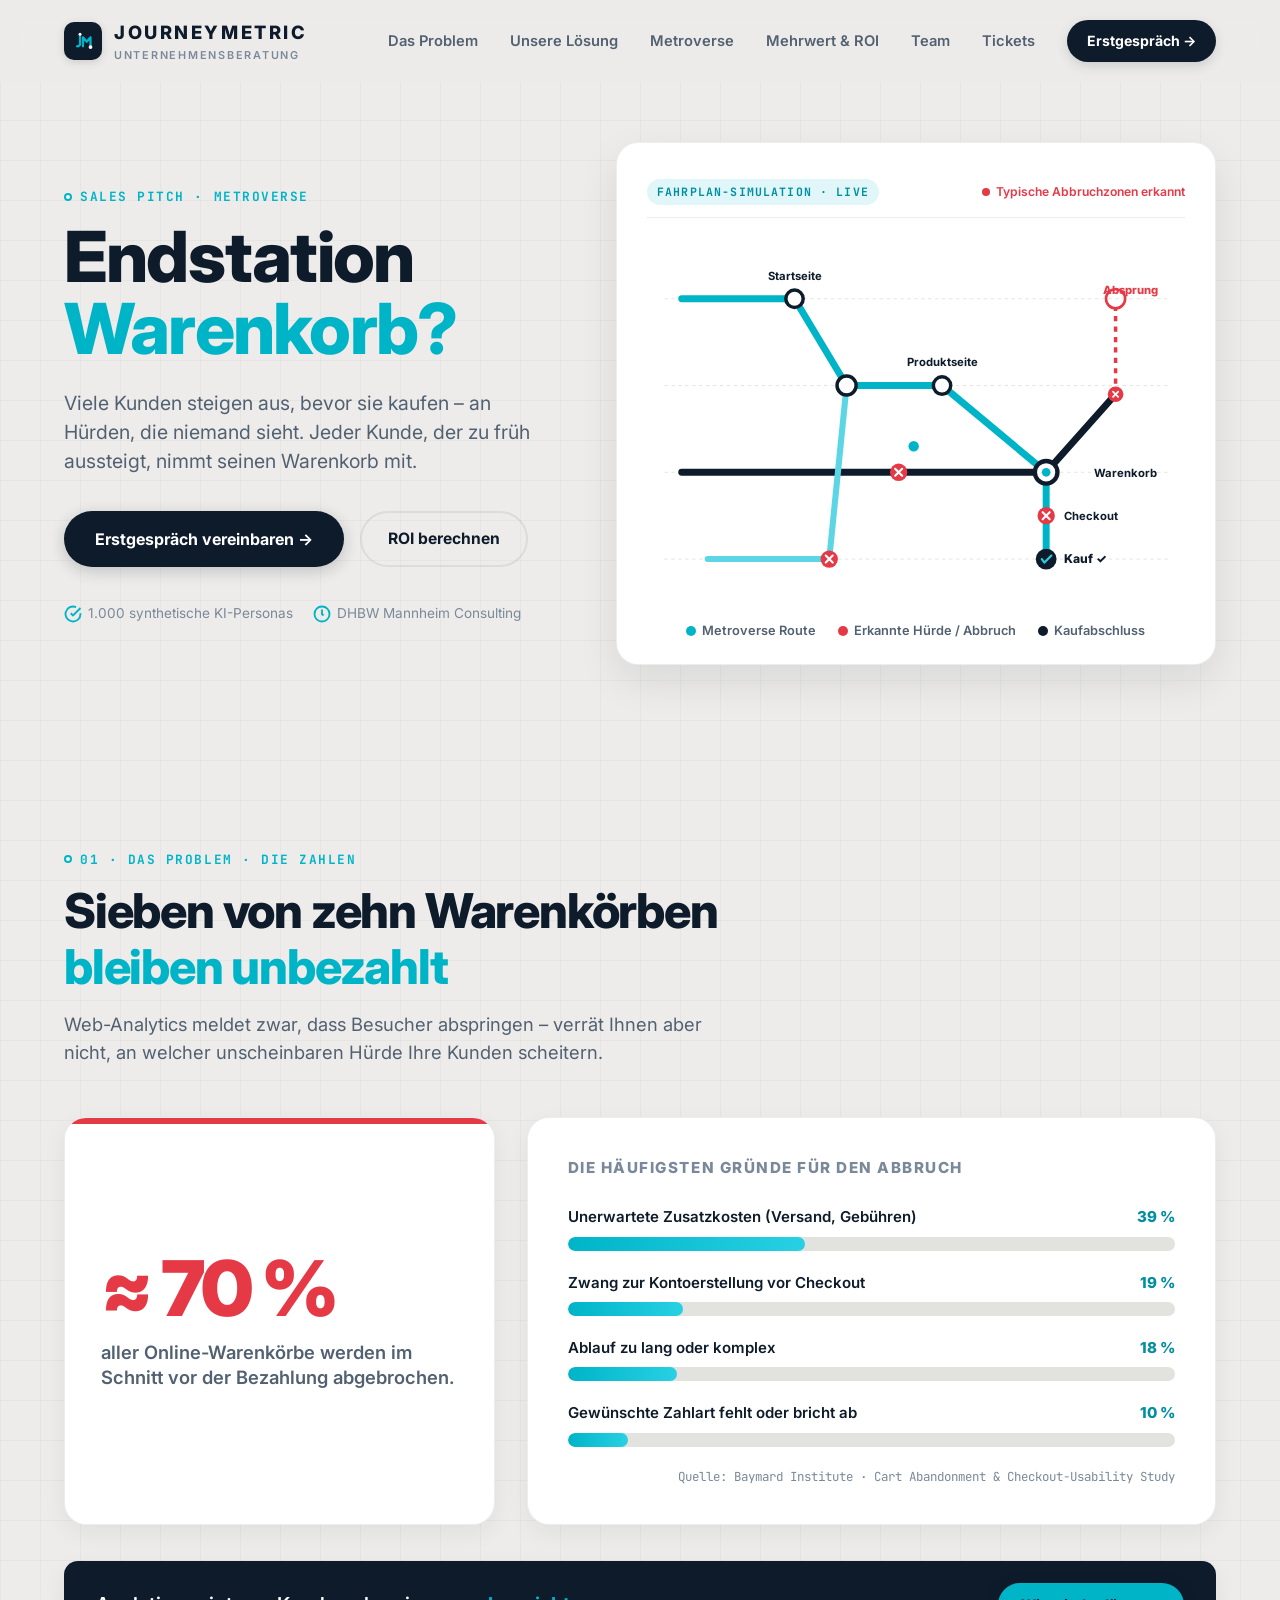
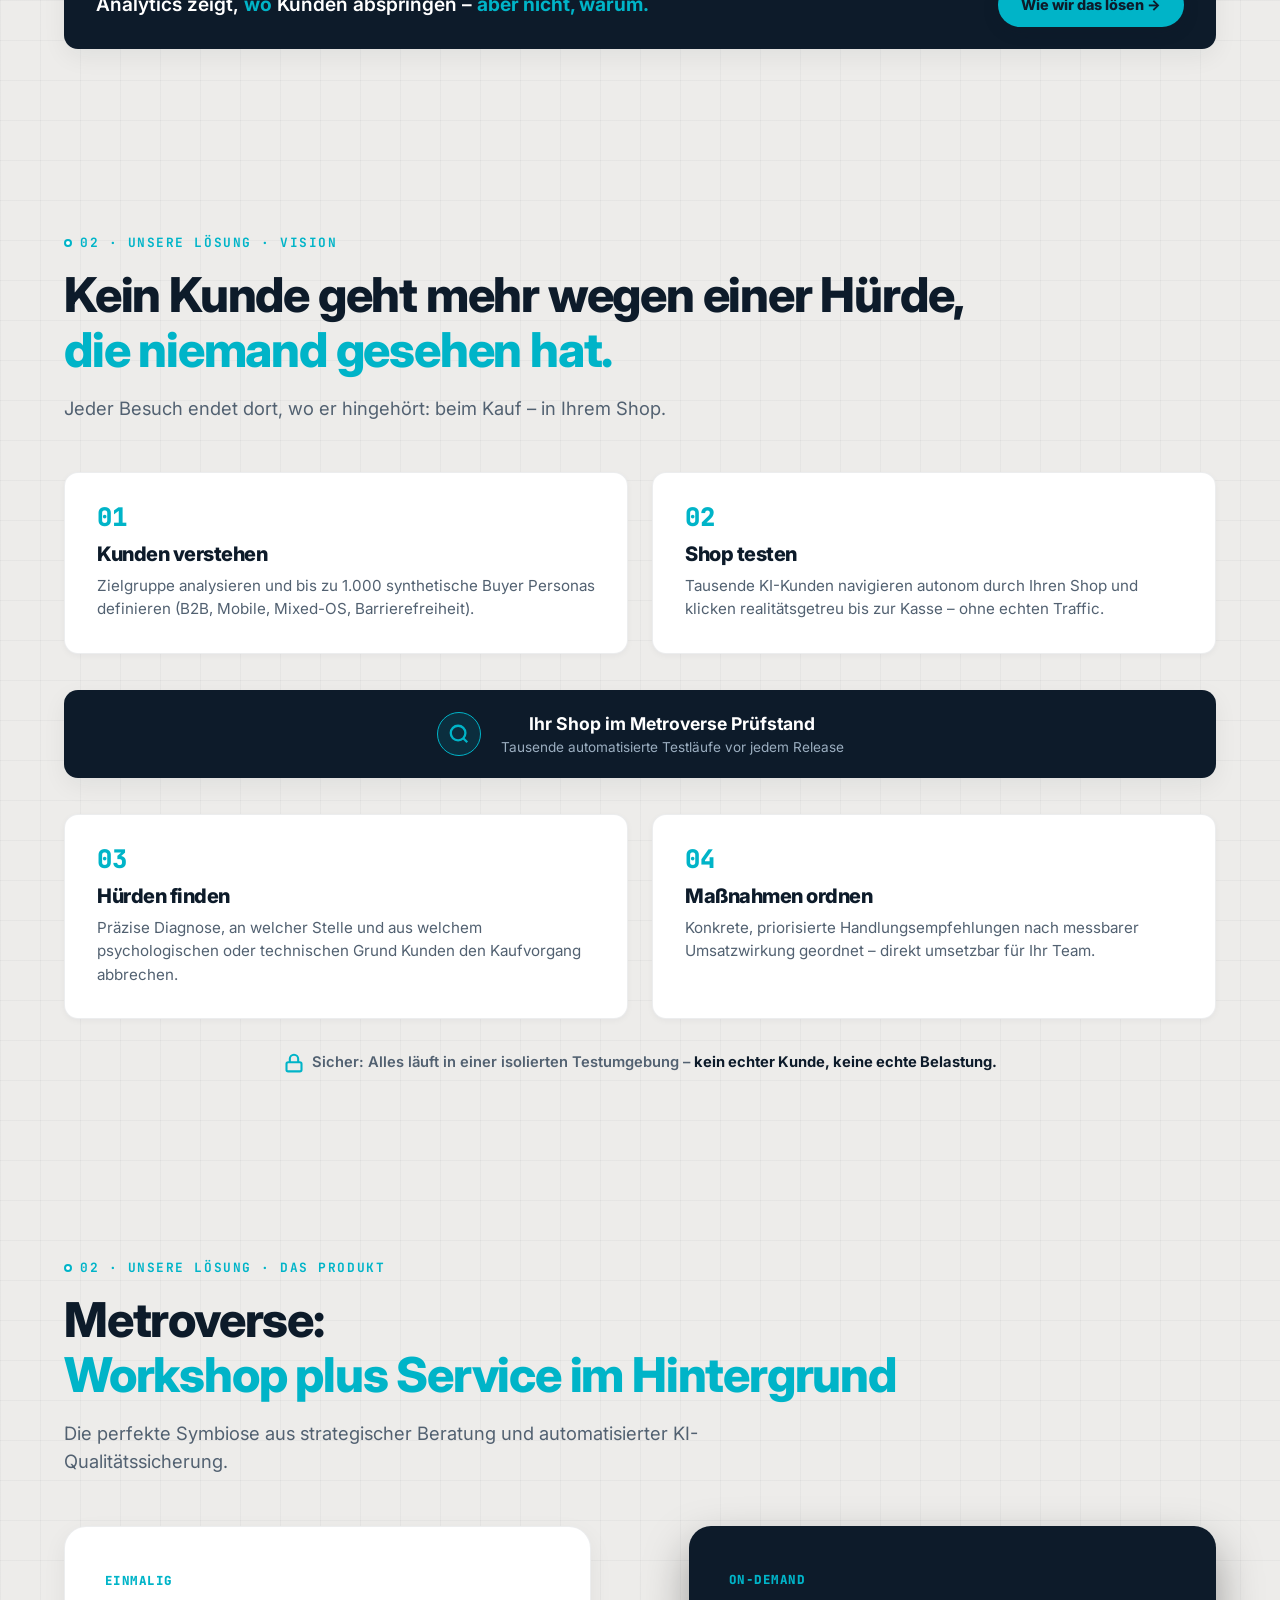
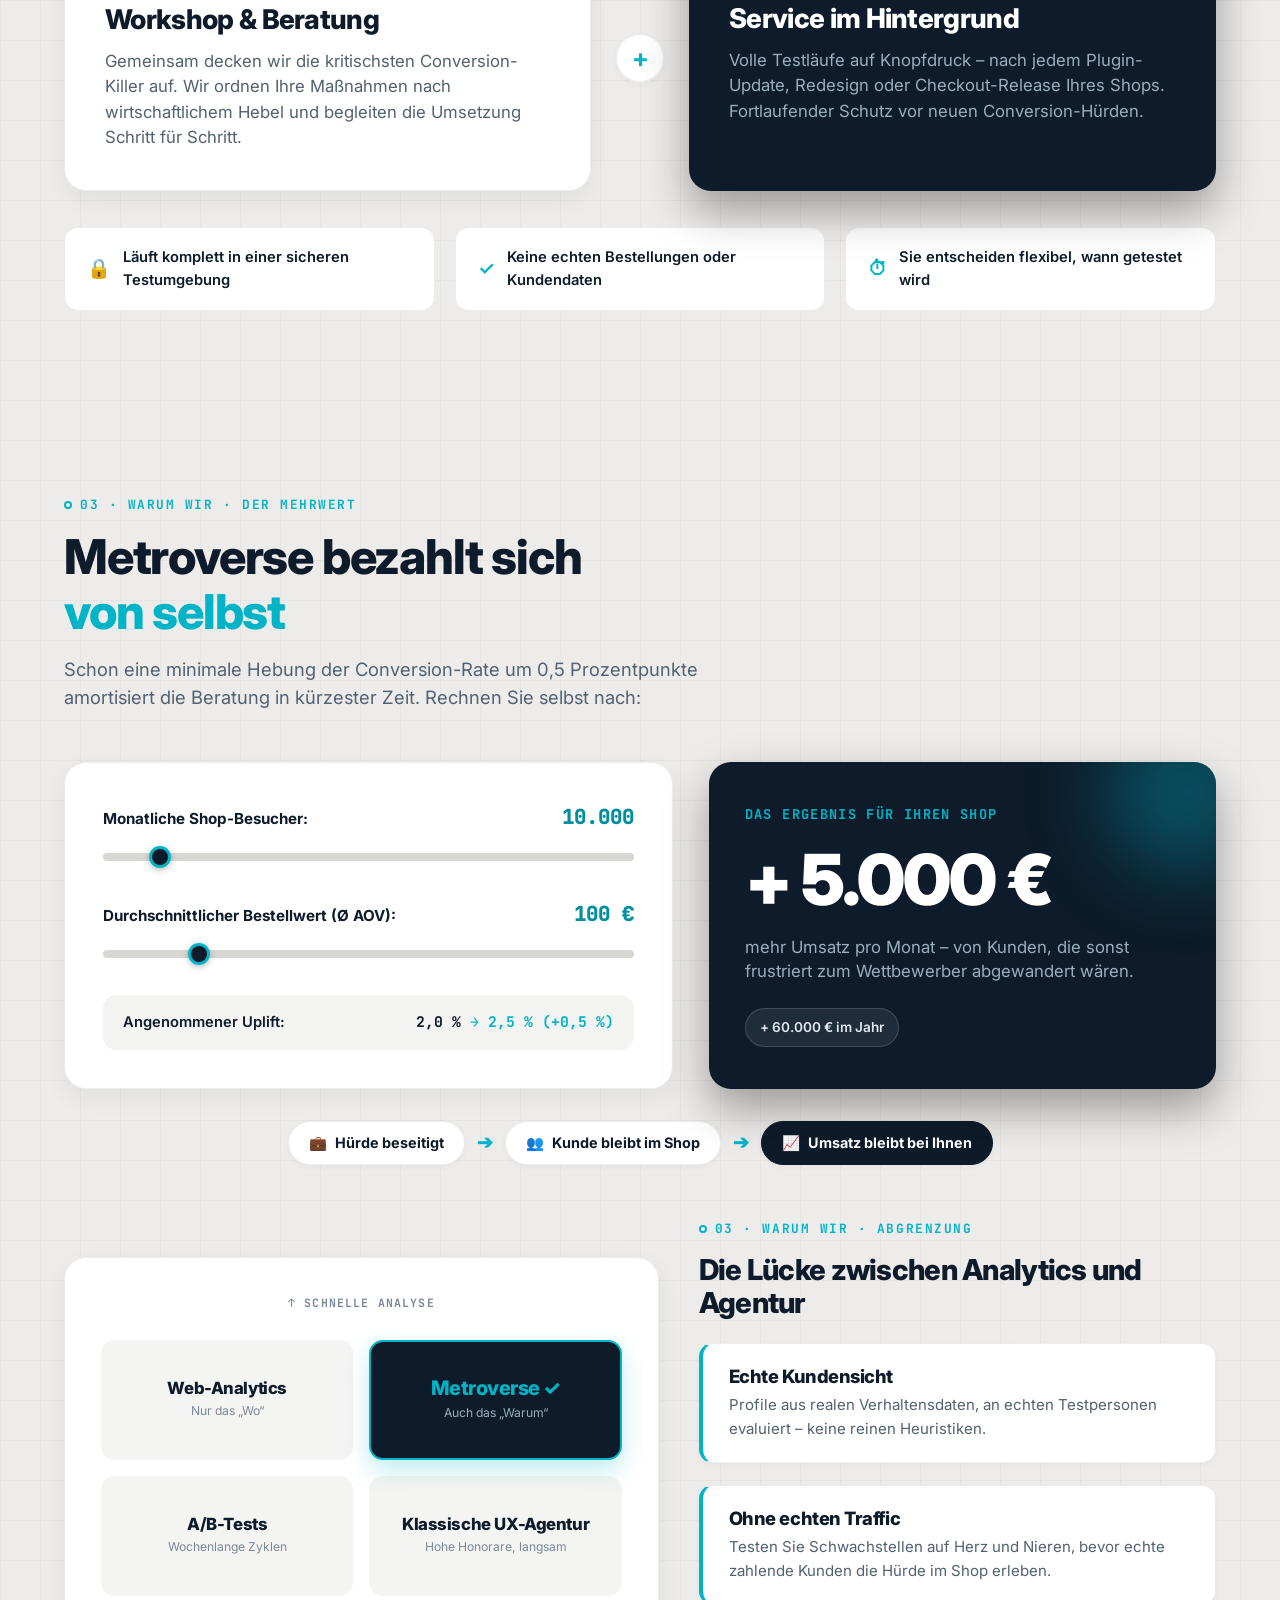
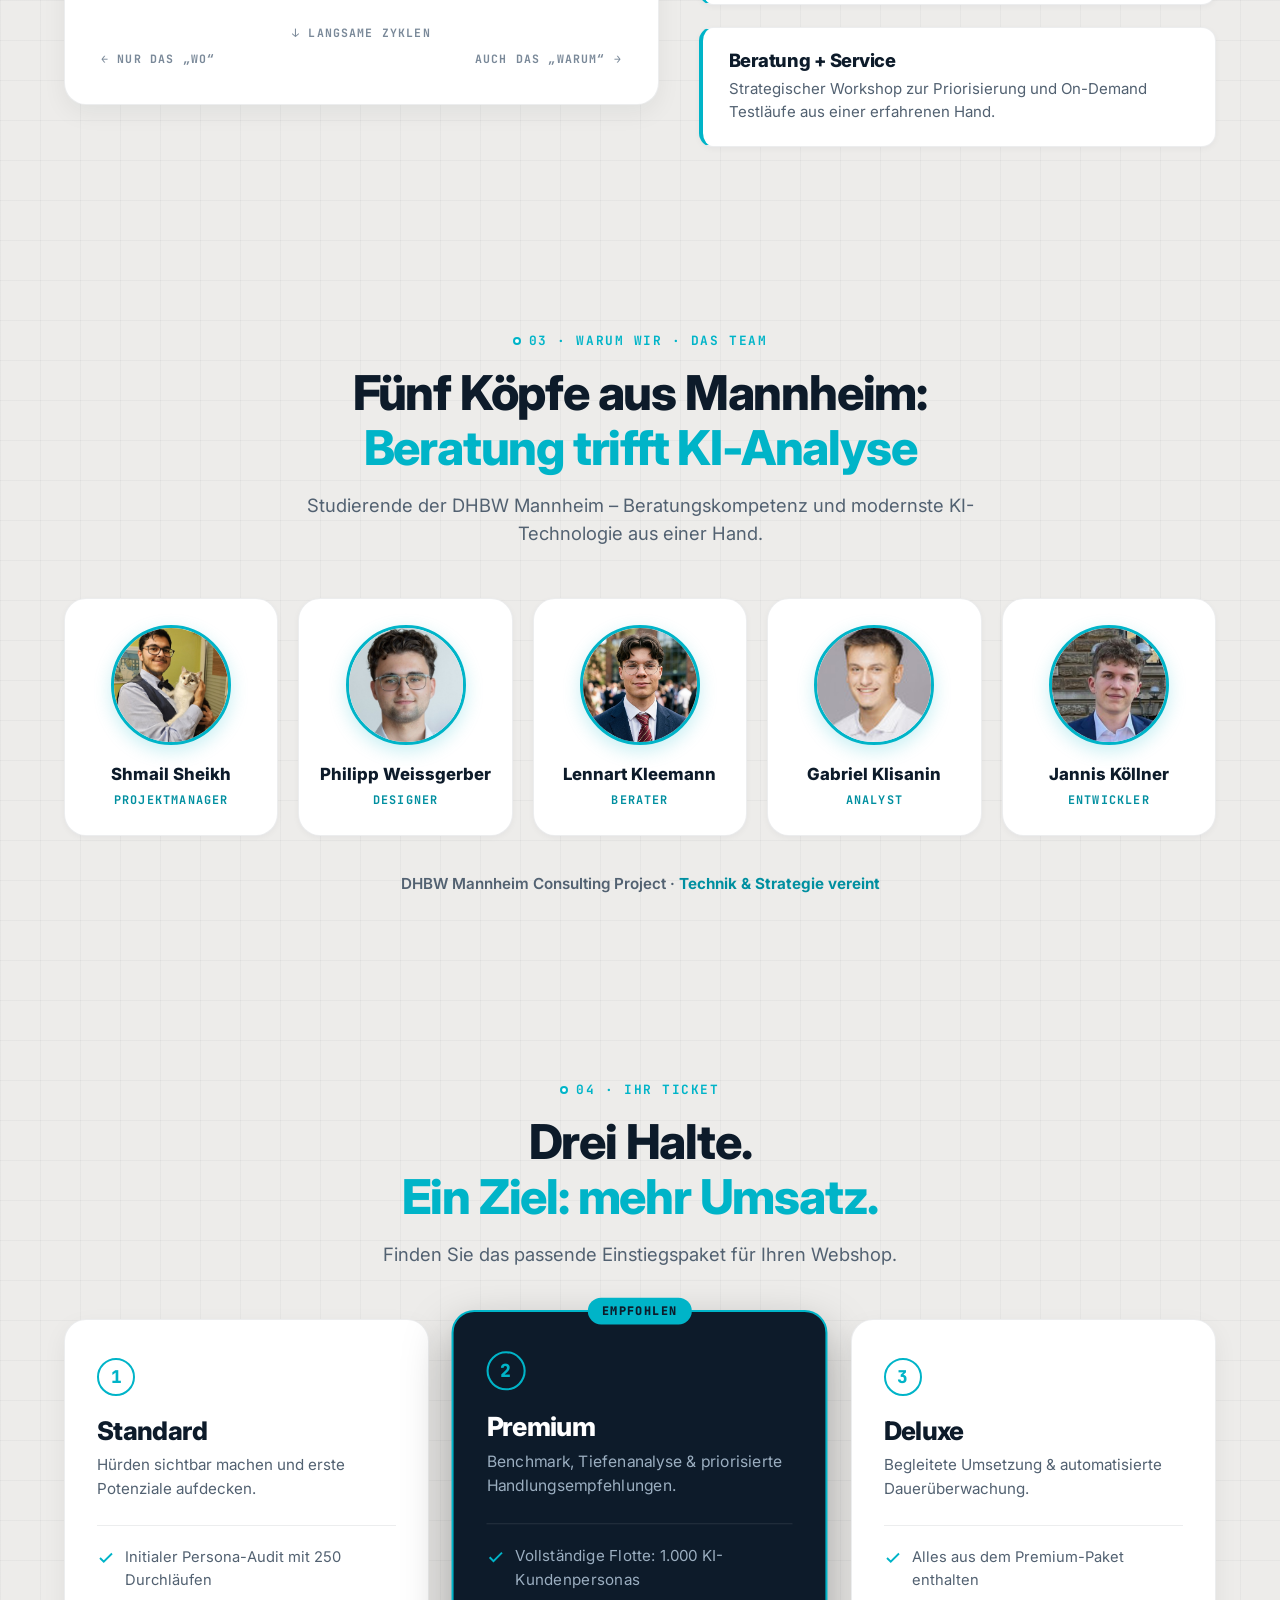
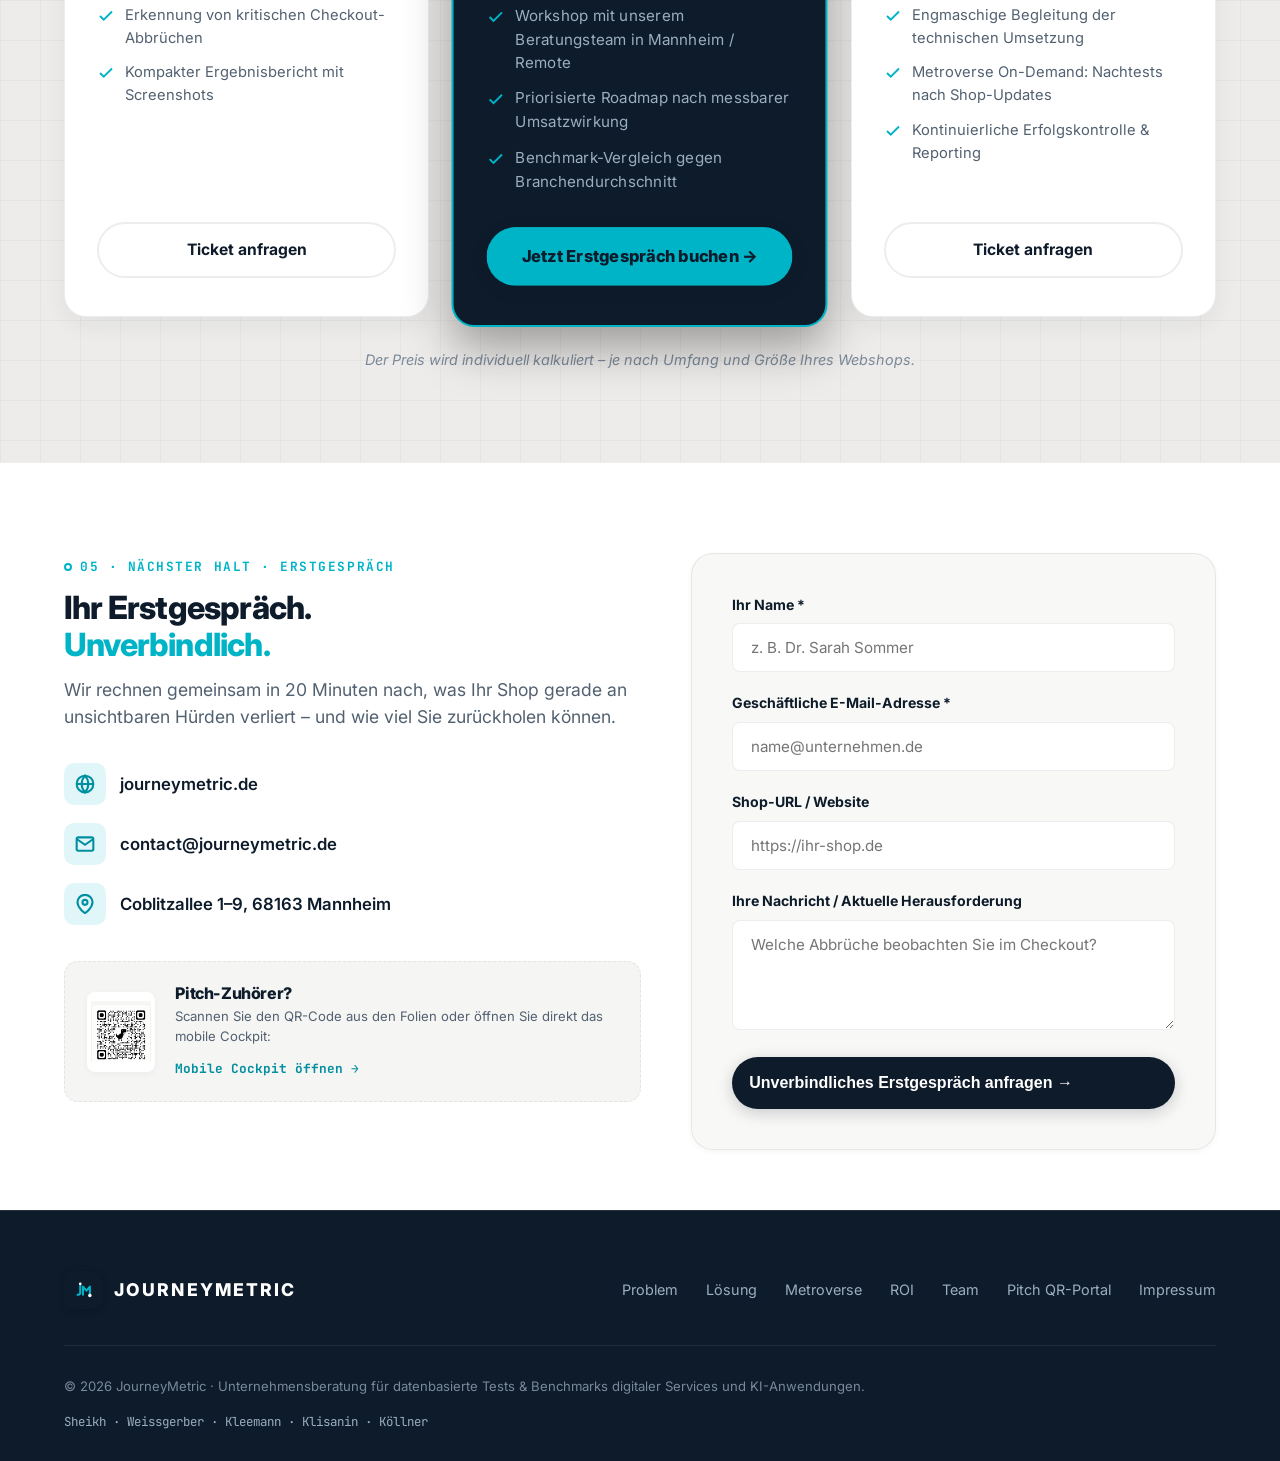
==== index.html @ 58f687c7 "Initial commit: JourneyMetric official website and interactive Metroverse engine" ====
<!DOCTYPE html>
<html lang="de">
<head>
  <meta charset="UTF-8">
  <meta name="viewport" content="width=device-width, initial-scale=1.0">
  <title>JourneyMetric | Beratung für datenbasierte Tests & KI-Benchmarks</title>
  <meta name="description" content="JourneyMetric deployt eine Flotte von 1.000 synthetischen KI-Kundenpersonas, um unsichtbare Conversion-Killer in Onlineshops aufzudecken.">
  <meta name="author" content="JourneyMetric, DHBW Mannheim">
  
  <!-- Favicon -->
  <link rel="icon" type="image/png" href="assets/img/logo-mark.png">
  
  <!-- Open Graph -->
  <meta property="og:title" content="JourneyMetric · Endstation Warenkorb?">
  <meta property="og:description" content="Viele Kunden steigen aus, bevor sie kaufen – an Hürden, die niemand sieht. Wir decken sie mit 1.000 synthetischen KI-Kunden auf.">
  <meta property="og:url" content="https://journeymetric.de">
  <meta property="og:type" content="website">

  <!-- Stylesheet -->
  <link rel="stylesheet" href="css/style.css">
</head>
<body class="bg-grid">

  <!-- Top Progress Bar (Metro Line Tracker) -->
  <div id="scroll-track"></div>

  <!-- Header / Navigation -->
  <header class="navbar">
    <div class="container nav-container">
      <a href="#" class="brand-link" aria-label="JourneyMetric Startseite">
        <div class="brand-mark">
          <svg width="24" height="24" viewBox="0 0 32 32" fill="none">
            <!-- J Path -->
            <path d="M12 9V20C12 22 10 23 8 23" stroke="#00B4C8" stroke-width="3" stroke-linecap="round"/>
            <circle cx="12" cy="7" r="2" fill="#FFFFFF"/>
            <!-- M Path -->
            <path d="M16 23V11L21 17L26 11V23" stroke="#00B4C8" stroke-width="3" stroke-linecap="round" stroke-linejoin="round"/>
            <circle cx="26" cy="24" r="2.5" fill="#FFFFFF"/>
          </svg>
        </div>
        <div>
          <span class="brand-title">JOURNEYMETRIC</span>
          <span class="brand-subtitle">Unternehmensberatung</span>
        </div>
      </a>

      <nav>
        <ul class="nav-links">
          <li><a href="#problem" class="nav-link">Das Problem</a></li>
          <li><a href="#loesung" class="nav-link">Unsere Lösung</a></li>
          <li><a href="#engine" class="nav-link">Metroverse</a></li>
          <li><a href="#mehrwert" class="nav-link">Mehrwert & ROI</a></li>
          <li><a href="#team" class="nav-link">Team</a></li>
          <li><a href="#pakete" class="nav-link">Tickets</a></li>
          <li><a href="#kontakt" class="nav-cta">Erstgespräch →</a></li>
        </ul>
      </nav>

      <button class="mobile-toggle" aria-label="Menü öffnen">
        <span></span>
        <span></span>
        <span></span>
      </button>
    </div>
  </header>

  <!-- Hero Section -->
  <section class="hero-section">
    <div class="container hero-grid">
      <div class="hero-content">
        <div class="section-tag">Sales Pitch · Metroverse</div>
        <h1>
          Endstation<br>
          <span class="text-cyan">Warenkorb?</span>
        </h1>
        <p class="hero-subtext">
          Viele Kunden steigen aus, bevor sie kaufen – an Hürden, die niemand sieht. Jeder Kunde, der zu früh aussteigt, nimmt seinen Warenkorb mit.
        </p>
        
        <div class="hero-actions">
          <a href="#kontakt" class="btn-primary">Erstgespräch vereinbaren →</a>
          <a href="#mehrwert" class="btn-secondary">ROI berechnen</a>
        </div>

        <div class="hero-meta">
          <div class="hero-meta-item">
            <svg width="18" height="18" viewBox="0 0 24 24" fill="none" stroke="currentColor" stroke-width="2.5"><path d="M22 11.08V12a10 10 0 1 1-5.93-9.14"/><polyline points="22 4 12 14.01 9 11.01"/></svg>
            <span>1.000 synthetische KI-Personas</span>
          </div>
          <div class="hero-meta-item">
            <svg width="18" height="18" viewBox="0 0 24 24" fill="none" stroke="currentColor" stroke-width="2.5"><circle cx="12" cy="12" r="10"/><polyline points="12 6 12 12 14 14"/></svg>
            <span>DHBW Mannheim Consulting</span>
          </div>
        </div>
      </div>

      <!-- Metro Map Card -->
      <div class="metro-map-card">
        <div class="metro-map-header">
          <span class="map-badge">FAHRPLAN-SIMULATION · LIVE</span>
          <div class="map-status-live">
            <span class="map-pulse"></span>
            <span>Typische Abbruchzonen erkannt</span>
          </div>
        </div>

        <!-- SVG Metro Map (Replicating Pitch Slide 1 & OnePager) -->
        <svg class="metro-svg" viewBox="0 0 620 420" fill="none" xmlns="http://www.w3.org/2000/svg">
          <!-- Background Grid lines in map -->
          <line x1="20" y1="70" x2="600" y2="70" stroke="#E2E2DF" stroke-width="1" stroke-dasharray="4 4"/>
          <line x1="20" y1="170" x2="600" y2="170" stroke="#E2E2DF" stroke-width="1" stroke-dasharray="4 4"/>
          <line x1="20" y1="270" x2="600" y2="270" stroke="#E2E2DF" stroke-width="1" stroke-dasharray="4 4"/>
          <line x1="20" y1="370" x2="600" y2="370" stroke="#E2E2DF" stroke-width="1" stroke-dasharray="4 4"/>

          <!-- Dark Main Line: Horizontal Track -->
          <path d="M 40 270 L 170 270 L 320 270 L 460 270 L 540 180" 
                stroke="#0D1B2A" stroke-width="8" stroke-linecap="round" stroke-linejoin="round"/>

          <!-- Cyan Track: Startseite -> Produktseite -> Warenkorb -->
          <path d="M 40 70 L 170 70 L 230 170 L 340 170 L 460 270" 
                stroke="#00B4C8" stroke-width="8" stroke-linecap="round" stroke-linejoin="round"/>

          <!-- Cyan Track Branch: Alt Branch to Drop-off -->
          <path d="M 230 170 L 210 370 L 70 370" 
                stroke="#5CD5E4" stroke-width="7" stroke-linecap="round" stroke-linejoin="round"/>

          <!-- Vertical Success & Checkout Track down from Warenkorb -->
          <path d="M 460 270 L 460 370" 
                stroke="#00B4C8" stroke-width="8" stroke-linecap="round"/>

          <!-- Dotted Line to Abandonment Station -->
          <line x1="540" y1="180" x2="540" y2="80" stroke="#E63946" stroke-width="4" stroke-dasharray="6 6"/>

          <!-- Station Labels -->
          <text x="170" y="48" font-family="'Inter', sans-serif" font-weight="700" font-size="13" fill="#0D1B2A" text-anchor="middle">Startseite</text>
          <text x="340" y="148" font-family="'Inter', sans-serif" font-weight="700" font-size="13" fill="#0D1B2A" text-anchor="middle">Produktseite</text>
          <text x="515" y="275" font-family="'Inter', sans-serif" font-weight="700" font-size="13" fill="#0D1B2A">Warenkorb</text>
          <text x="480" y="325" font-family="'Inter', sans-serif" font-weight="700" font-size="13" fill="#0D1B2A">Checkout</text>
          <text x="480" y="375" font-family="'Inter', sans-serif" font-weight="800" font-size="14" fill="#0D1B2A">Kauf ✓</text>
          <text x="525" y="65" font-family="'Inter', sans-serif" font-weight="800" font-size="13" fill="#E63946">Absprung</text>

          <!-- Stations: Start Node -->
          <g class="station-node" id="station-start">
            <circle cx="170" cy="70" r="10" fill="#FFFFFF" stroke="#0D1B2A" stroke-width="4"/>
          </g>

          <!-- Junction Node -->
          <g class="station-node" id="station-junction-1">
            <circle cx="230" cy="170" r="11" fill="#FFFFFF" stroke="#0D1B2A" stroke-width="4"/>
          </g>

          <!-- Stations: Produktseite -->
          <g class="station-node" id="station-produkt">
            <circle cx="340" cy="170" r="10" fill="#FFFFFF" stroke="#0D1B2A" stroke-width="4"/>
          </g>

          <!-- Stations: Warenkorb Junction -->
          <g class="station-node" id="station-warenkorb">
            <circle cx="460" cy="270" r="13" fill="#FFFFFF" stroke="#0D1B2A" stroke-width="5"/>
            <circle cx="460" cy="270" r="5" fill="#00B4C8"/>
          </g>

          <!-- Drop-off Station 1 (Branch bottom) -->
          <g class="station-node" id="station-absprung-1">
            <circle cx="210" cy="370" r="10" fill="#E63946"/>
            <line x1="206" y1="366" x2="214" y2="374" stroke="#FFF" stroke-width="2.5" stroke-linecap="round"/>
            <line x1="214" y1="366" x2="206" y2="374" stroke="#FFF" stroke-width="2.5" stroke-linecap="round"/>
          </g>

          <!-- Drop-off Station 2 (Middle track obstacle) -->
          <g class="station-node" id="station-absprung-2">
            <circle cx="290" cy="270" r="10" fill="#E63946"/>
            <line x1="286" y1="266" x2="294" y2="274" stroke="#FFF" stroke-width="2.5" stroke-linecap="round"/>
            <line x1="294" y1="266" x2="286" y2="274" stroke="#FFF" stroke-width="2.5" stroke-linecap="round"/>
          </g>

          <!-- Drop-off Station 3 (Checkout obstacle) -->
          <g class="station-node" id="station-checkout">
            <circle cx="460" cy="320" r="10" fill="#E63946"/>
            <line x1="456" y1="316" x2="464" y2="324" stroke="#FFF" stroke-width="2.5" stroke-linecap="round"/>
            <line x1="464" y1="316" x2="456" y2="324" stroke="#FFF" stroke-width="2.5" stroke-linecap="round"/>
          </g>

          <!-- Top Abandonment Target Node -->
          <circle cx="540" cy="70" r="11" fill="none" stroke="#E63946" stroke-width="3"/>

          <!-- Drop-off Node on track before Absprung -->
          <circle cx="540" cy="180" r="9" fill="#E63946"/>
          <line x1="537" y1="177" x2="543" y2="183" stroke="#FFF" stroke-width="2" stroke-linecap="round"/>
          <line x1="543" y1="177" x2="537" y2="183" stroke="#FFF" stroke-width="2" stroke-linecap="round"/>

          <!-- Success Terminus: Kauf -->
          <g class="station-node" id="station-kauf">
            <circle cx="460" cy="370" r="12" fill="#0D1B2A"/>
            <polyline points="455 370 458 374 466 366" stroke="#28D0E3" stroke-width="2.5" stroke-linecap="round" stroke-linejoin="round"/>
          </g>

          <!-- Animated moving customer indicator -->
          <circle cx="40" cy="70" r="6" fill="#00B4C8">
            <animateMotion path="M 40 70 L 170 70 L 230 170 L 340 170 L 460 270 L 460 370" 
                           dur="5s" repeatCount="indefinite"/>
          </circle>
        </svg>

        <div class="map-legend">
          <div class="legend-item"><span class="legend-dot cyan"></span> Metroverse Route</div>
          <div class="legend-item"><span class="legend-dot red"></span> Erkannte Hürde / Abbruch</div>
          <div class="legend-item"><span class="legend-dot dark"></span> Kaufabschluss</div>
        </div>

        <!-- Dynamic Hover Inspection Toast -->
        <div id="persona-toast" class="persona-toast">
          Haltestelle berühren, um Persona-Erkenntnisse zu sehen.
        </div>
      </div>
    </div>
  </section>

  <!-- Problem Section -->
  <section id="problem">
    <div class="container">
      <div class="section-header">
        <div class="section-tag">01 · Das Problem · Die Zahlen</div>
        <h2>
          Sieben von zehn Warenkörben<br>
          <span class="text-cyan">bleiben unbezahlt</span>
        </h2>
        <p class="lead">
          Web-Analytics meldet zwar, dass Besucher abspringen – verrät Ihnen aber nicht, an welcher unscheinbaren Hürde Ihre Kunden scheitern.
        </p>
      </div>

      <div class="problem-card-grid">
        <!-- Big Stat -->
        <div class="stat-hero-card">
          <div class="stat-huge">≈ 70 %</div>
          <p class="stat-desc">
            aller Online-Warenkörbe werden im Schnitt vor der Bezahlung abgebrochen.
          </p>
        </div>

        <!-- Breakdown Bars -->
        <div class="bars-card">
          <div class="bars-title">Die häufigsten Gründe für den Abbruch</div>

          <div class="bar-row">
            <div class="bar-label-group">
              <span>Unerwartete Zusatzkosten (Versand, Gebühren)</span>
              <span class="bar-value">39 %</span>
            </div>
            <div class="bar-track">
              <div class="bar-fill" data-width="39"></div>
            </div>
          </div>

          <div class="bar-row">
            <div class="bar-label-group">
              <span>Zwang zur Kontoerstellung vor Checkout</span>
              <span class="bar-value">19 %</span>
            </div>
            <div class="bar-track">
              <div class="bar-fill" data-width="19"></div>
            </div>
          </div>

          <div class="bar-row">
            <div class="bar-label-group">
              <span>Ablauf zu lang oder komplex</span>
              <span class="bar-value">18 %</span>
            </div>
            <div class="bar-track">
              <div class="bar-fill" data-width="18"></div>
            </div>
          </div>

          <div class="bar-row">
            <div class="bar-label-group">
              <span>Gewünschte Zahlart fehlt oder bricht ab</span>
              <span class="bar-value">10 %</span>
            </div>
            <div class="bar-track">
              <div class="bar-fill" data-width="10"></div>
            </div>
          </div>

          <div class="source-note">
            Quelle: Baymard Institute · Cart Abandonment &amp; Checkout-Usability Study
          </div>
        </div>
      </div>

      <!-- Problem Callout Banner -->
      <div class="callout-banner">
        <div class="callout-text">
          Analytics zeigt, <strong>wo</strong> Kunden abspringen – <strong>aber nicht, warum.</strong>
        </div>
        <a href="#loesung" class="btn-cyan btn-primary" style="padding: 10px 22px; font-size: 0.9rem;">Wie wir das lösen →</a>
      </div>
    </div>
  </section>

  <!-- Solution Section -->
  <section id="loesung">
    <div class="container">
      <div class="section-header">
        <div class="section-tag">02 · Unsere Lösung · Vision</div>
        <h2>
          Kein Kunde geht mehr wegen einer Hürde,<br>
          <span class="text-cyan">die niemand gesehen hat.</span>
        </h2>
        <p class="lead">
          Jeder Besuch endet dort, wo er hingehört: beim Kauf – in Ihrem Shop.
        </p>
      </div>

      <!-- Process 4-Halte -->
      <div class="process-grid">
        <div class="process-card">
          <div class="step-num">01</div>
          <h3>Kunden verstehen</h3>
          <p>Zielgruppe analysieren und bis zu 1.000 synthetische Buyer Personas definieren (B2B, Mobile, Mixed-OS, Barrierefreiheit).</p>
        </div>

        <div class="process-card">
          <div class="step-num">02</div>
          <h3>Shop testen</h3>
          <p>Tausende KI-Kunden navigieren autonom durch Ihren Shop und klicken realitätsgetreu bis zur Kasse – ohne echten Traffic.</p>
        </div>

        <!-- Center Hub -->
        <div class="process-hub">
          <div class="hub-icon">
            <svg width="22" height="22" viewBox="0 0 24 24" fill="none" stroke="currentColor" stroke-width="2.5"><circle cx="11" cy="11" r="8"/><line x1="21" y1="21" x2="16.65" y2="16.65"/></svg>
          </div>
          <div>
            <div class="hub-title">Ihr Shop im Metroverse Prüfstand</div>
            <div class="hub-desc">Tausende automatisierte Testläufe vor jedem Release</div>
          </div>
        </div>

        <div class="process-card">
          <div class="step-num">03</div>
          <h3>Hürden finden</h3>
          <p>Präzise Diagnose, an welcher Stelle und aus welchem psychologischen oder technischen Grund Kunden den Kaufvorgang abbrechen.</p>
        </div>

        <div class="process-card">
          <div class="step-num">04</div>
          <h3>Maßnahmen ordnen</h3>
          <p>Konkrete, priorisierte Handlungsempfehlungen nach messbarer Umsatzwirkung geordnet – direkt umsetzbar für Ihr Team.</p>
        </div>
      </div>

      <div class="safety-badge">
        <svg width="20" height="20" viewBox="0 0 24 24" fill="none" stroke="#00B4C8" stroke-width="2.5"><rect x="3" y="11" width="18" height="11" rx="2" ry="2"/><path d="M7 11V7a5 5 0 0 1 10 0v4"/></svg>
        <span>Sicher: Alles läuft in einer isolierten Testumgebung – <strong>kein echter Kunde, keine echte Belastung.</strong></span>
      </div>
    </div>
  </section>

  <!-- Engine Section: Metroverse -->
  <section id="engine">
    <div class="container">
      <div class="section-header">
        <div class="section-tag">02 · Unsere Lösung · Das Produkt</div>
        <h2>
          Metroverse:<br>
          <span class="text-cyan">Workshop plus Service im Hintergrund</span>
        </h2>
        <p class="lead">
          Die perfekte Symbiose aus strategischer Beratung und automatisierter KI-Qualitätssicherung.
        </p>
      </div>

      <div class="engine-duo">
        <!-- Card 1: Einmalig -->
        <div class="engine-card white-card">
          <span class="engine-badge">Einmalig</span>
          <h3>Workshop &amp; Beratung</h3>
          <p>
            Gemeinsam decken wir die kritischsten Conversion-Killer auf. Wir ordnen Ihre Maßnahmen nach wirtschaftlichem Hebel und begleiten die Umsetzung Schritt für Schritt.
          </p>
        </div>

        <!-- Connector Plus -->
        <div class="engine-plus">+</div>

        <!-- Card 2: On-Demand -->
        <div class="engine-card dark-card">
          <span class="engine-badge">On-Demand</span>
          <h3>Service im Hintergrund</h3>
          <p>
            Volle Testläufe auf Knopfdruck – nach jedem Plugin-Update, Redesign oder Checkout-Release Ihres Shops. Fortlaufender Schutz vor neuen Conversion-Hürden.
          </p>
        </div>
      </div>

      <div class="engine-features-row">
        <div class="feat-item">
          <span class="feat-icon">🔒</span>
          <span>Läuft komplett in einer sicheren Testumgebung</span>
        </div>
        <div class="feat-item">
          <span class="feat-icon">✓</span>
          <span>Keine echten Bestellungen oder Kundendaten</span>
        </div>
        <div class="feat-item">
          <span class="feat-icon">⏱</span>
          <span>Sie entscheiden flexibel, wann getestet wird</span>
        </div>
      </div>
    </div>
  </section>

  <!-- Mehrwert & ROI Calculator Section -->
  <section id="mehrwert">
    <div class="container">
      <div class="section-header">
        <div class="section-tag">03 · Warum wir · Der Mehrwert</div>
        <h2>
          Metroverse bezahlt sich<br>
          <span class="text-cyan">von selbst</span>
        </h2>
        <p class="lead">
          Schon eine minimale Hebung der Conversion-Rate um 0,5 Prozentpunkte amortisiert die Beratung in kürzester Zeit. Rechnen Sie selbst nach:
        </p>
      </div>

      <div class="calc-wrapper">
        <!-- Interactive Inputs -->
        <div class="calc-inputs-card">
          <div class="calc-group">
            <div class="calc-label-row">
              <span class="calc-label">Monatliche Shop-Besucher:</span>
              <span id="val-visitors" class="calc-value-display">10.000</span>
            </div>
            <input type="range" id="calc-visitors" class="calc-slider" min="1000" max="100000" step="1000" value="10000">
          </div>

          <div class="calc-group">
            <div class="calc-label-row">
              <span class="calc-label">Durchschnittlicher Bestellwert (Ø AOV):</span>
              <span id="val-aov" class="calc-value-display">100 €</span>
            </div>
            <input type="range" id="calc-aov" class="calc-slider" min="20" max="500" step="5" value="100">
          </div>

          <div class="calc-rate-comparison">
            <span>Angenommener Uplift:</span>
            <div class="calc-rate-badge">
              <span>2,0 %</span> 
              <span class="text-cyan">→ 2,5 % (+0,5 %)</span>
            </div>
          </div>
        </div>

        <!-- Output Card -->
        <div class="calc-result-card">
          <div>
            <div class="result-eyebrow">Das Ergebnis für Ihren Shop</div>
            <div id="roi-result-month" class="result-big">+ 5.000 €</div>
            <p class="result-caption">
              mehr Umsatz pro Monat – von Kunden, die sonst frustriert zum Wettbewerber abgewandert wären.
            </p>
          </div>
          <div>
            <div id="roi-result-year" class="result-year-badge">
              + 60.000 € im Jahr
            </div>
          </div>
        </div>
      </div>

      <!-- Flow diagram pills -->
      <div class="calc-flow-pills">
        <div class="flow-pill">
          <span>💼</span>
          <span>Hürde beseitigt</span>
        </div>
        <span class="flow-arrow">➔</span>
        <div class="flow-pill">
          <span>👥</span>
          <span>Kunde bleibt im Shop</span>
        </div>
        <span class="flow-arrow">➔</span>
        <div class="flow-pill dark">
          <span>📈</span>
          <span>Umsatz bleibt bei Ihnen</span>
        </div>
      </div>

      <!-- Differentiation: Quadrant & 3 Pillars -->
      <div class="differentiation-grid">
        <!-- Matrix / Quadrant -->
        <div class="quadrant-box">
          <div class="quad-axis-label">↑ Schnelle Analyse</div>
          
          <div class="quadrant-grid">
            <!-- Top Left -->
            <div class="quadrant-item">
              <h4>Web-Analytics</h4>
              <span>Nur das „Wo“</span>
            </div>
            <!-- Top Right: Metroverse Winner -->
            <div class="quadrant-item active-winner">
              <h4>Metroverse ✓</h4>
              <span>Auch das „Warum“</span>
            </div>
            <!-- Bottom Left -->
            <div class="quadrant-item">
              <h4>A/B-Tests</h4>
              <span>Wochenlange Zyklen</span>
            </div>
            <!-- Bottom Right -->
            <div class="quadrant-item">
              <h4>Klassische UX-Agentur</h4>
              <span>Hohe Honorare, langsam</span>
            </div>
          </div>

          <div class="quad-axis-label">↓ Langsame Zyklen</div>
          
          <div class="quad-axis-horiz">
            <span class="quad-axis-label">← Nur das „Wo“</span>
            <span class="quad-axis-label">Auch das „Warum“ →</span>
          </div>
        </div>

        <!-- 3 Differentiators -->
        <div>
          <div class="section-tag">03 · Warum wir · Abgrenzung</div>
          <h3 style="font-size: 1.8rem; margin-bottom: 24px;">Die Lücke zwischen Analytics und Agentur</h3>
          <ul class="diff-list">
            <li class="diff-item">
              <h4>Echte Kundensicht</h4>
              <p>Profile aus realen Verhaltensdaten, an echten Testpersonen evaluiert – keine reinen Heuristiken.</p>
            </li>
            <li class="diff-item">
              <h4>Ohne echten Traffic</h4>
              <p>Testen Sie Schwachstellen auf Herz und Nieren, bevor echte zahlende Kunden die Hürde im Shop erleben.</p>
            </li>
            <li class="diff-item">
              <h4>Beratung + Service</h4>
              <p>Strategischer Workshop zur Priorisierung und On-Demand Testläufe aus einer erfahrenen Hand.</p>
            </li>
          </ul>
        </div>
      </div>
    </div>
  </section>

  <!-- Team Section -->
  <section id="team">
    <div class="container">
      <div class="section-header text-center">
        <div class="section-tag">03 · Warum wir · Das Team</div>
        <h2>
          Fünf Köpfe aus Mannheim:<br>
          <span class="text-cyan">Beratung trifft KI-Analyse</span>
        </h2>
        <p class="lead">
          Studierende der DHBW Mannheim – Beratungskompetenz und modernste KI-Technologie aus einer Hand.
        </p>
      </div>

      <div class="team-grid">
        <!-- 1: Shmail Sheikh -->
        <div class="team-card">
          <div class="team-avatar-wrap">
            <img src="assets/img/team/shmail.jpg" alt="Shmail Sheikh" class="team-avatar">
          </div>
          <div class="team-name">Shmail Sheikh</div>
          <div class="team-role">Projektmanager</div>
        </div>

        <!-- 2: Philipp Weissgerber -->
        <div class="team-card">
          <div class="team-avatar-wrap">
            <img src="assets/img/team/philipp.jpg" alt="Philipp Weissgerber" class="team-avatar">
          </div>
          <div class="team-name">Philipp Weissgerber</div>
          <div class="team-role">Designer</div>
        </div>

        <!-- 3: Lennart Kleemann -->
        <div class="team-card">
          <div class="team-avatar-wrap">
            <img src="assets/img/team/lennart.jpg" alt="Lennart Kleemann" class="team-avatar">
          </div>
          <div class="team-name">Lennart Kleemann</div>
          <div class="team-role">Berater</div>
        </div>

        <!-- 4: Gabriel Klisanin -->
        <div class="team-card">
          <div class="team-avatar-wrap">
            <img src="assets/img/team/gabriel.jpg" alt="Gabriel Klisanin" class="team-avatar">
          </div>
          <div class="team-name">Gabriel Klisanin</div>
          <div class="team-role">Analyst</div>
        </div>

        <!-- 5: Jannis Köllner -->
        <div class="team-card">
          <div class="team-avatar-wrap">
            <img src="assets/img/team/jannis.jpg" alt="Jannis Köllner" class="team-avatar">
          </div>
          <div class="team-name">Jannis Köllner</div>
          <div class="team-role">Entwickler</div>
        </div>
      </div>

      <div class="team-origin-badge">
        DHBW Mannheim Consulting Project · <strong>Technik &amp; Strategie vereint</strong>
      </div>
    </div>
  </section>

  <!-- Tickets / Packages Section -->
  <section id="pakete">
    <div class="container">
      <div class="section-header text-center">
        <div class="section-tag">04 · Ihr Ticket</div>
        <h2>
          Drei Halte.<br>
          <span class="text-cyan">Ein Ziel: mehr Umsatz.</span>
        </h2>
        <p class="lead">
          Finden Sie das passende Einstiegspaket für Ihren Webshop.
        </p>
      </div>

      <div class="tickets-grid">
        <!-- Ticket 1: Standard -->
        <div class="ticket-card">
          <div>
            <div class="ticket-num">1</div>
            <h3 class="ticket-name">Standard</h3>
            <p class="ticket-subtitle">Hürden sichtbar machen und erste Potenziale aufdecken.</p>
            <ul class="ticket-feature-list">
              <li>
                <svg width="18" height="18" viewBox="0 0 24 24" fill="none" stroke="currentColor" stroke-width="2.5"><polyline points="20 6 9 17 4 12"/></svg>
                <span>Initialer Persona-Audit mit 250 Durchläufen</span>
              </li>
              <li>
                <svg width="18" height="18" viewBox="0 0 24 24" fill="none" stroke="currentColor" stroke-width="2.5"><polyline points="20 6 9 17 4 12"/></svg>
                <span>Erkennung von kritischen Checkout-Abbrüchen</span>
              </li>
              <li>
                <svg width="18" height="18" viewBox="0 0 24 24" fill="none" stroke="currentColor" stroke-width="2.5"><polyline points="20 6 9 17 4 12"/></svg>
                <span>Kompakter Ergebnisbericht mit Screenshots</span>
              </li>
            </ul>
          </div>
          <a href="#kontakt" class="btn-secondary" style="width: 100%; justify-content: center;">Ticket anfragen</a>
        </div>

        <!-- Ticket 2: Premium (Featured) -->
        <div class="ticket-card featured">
          <div class="featured-pill">Empfohlen</div>
          <div>
            <div class="ticket-num">2</div>
            <h3 class="ticket-name">Premium</h3>
            <p class="ticket-subtitle">Benchmark, Tiefenanalyse &amp; priorisierte Handlungsempfehlungen.</p>
            <ul class="ticket-feature-list">
              <li>
                <svg width="18" height="18" viewBox="0 0 24 24" fill="none" stroke="currentColor" stroke-width="2.5"><polyline points="20 6 9 17 4 12"/></svg>
                <span>Vollständige Flotte: 1.000 KI-Kundenpersonas</span>
              </li>
              <li>
                <svg width="18" height="18" viewBox="0 0 24 24" fill="none" stroke="currentColor" stroke-width="2.5"><polyline points="20 6 9 17 4 12"/></svg>
                <span>Workshop mit unserem Beratungsteam in Mannheim / Remote</span>
              </li>
              <li>
                <svg width="18" height="18" viewBox="0 0 24 24" fill="none" stroke="currentColor" stroke-width="2.5"><polyline points="20 6 9 17 4 12"/></svg>
                <span>Priorisierte Roadmap nach messbarer Umsatzwirkung</span>
              </li>
              <li>
                <svg width="18" height="18" viewBox="0 0 24 24" fill="none" stroke="currentColor" stroke-width="2.5"><polyline points="20 6 9 17 4 12"/></svg>
                <span>Benchmark-Vergleich gegen Branchendurchschnitt</span>
              </li>
            </ul>
          </div>
          <a href="#kontakt" class="btn-cyan btn-primary" style="width: 100%; justify-content: center;">Jetzt Erstgespräch buchen →</a>
        </div>

        <!-- Ticket 3: Deluxe -->
        <div class="ticket-card">
          <div>
            <div class="ticket-num">3</div>
            <h3 class="ticket-name">Deluxe</h3>
            <p class="ticket-subtitle">Begleitete Umsetzung &amp; automatisierte Dauerüberwachung.</p>
            <ul class="ticket-feature-list">
              <li>
                <svg width="18" height="18" viewBox="0 0 24 24" fill="none" stroke="currentColor" stroke-width="2.5"><polyline points="20 6 9 17 4 12"/></svg>
                <span>Alles aus dem Premium-Paket enthalten</span>
              </li>
              <li>
                <svg width="18" height="18" viewBox="0 0 24 24" fill="none" stroke="currentColor" stroke-width="2.5"><polyline points="20 6 9 17 4 12"/></svg>
                <span>Engmaschige Begleitung der technischen Umsetzung</span>
              </li>
              <li>
                <svg width="18" height="18" viewBox="0 0 24 24" fill="none" stroke="currentColor" stroke-width="2.5"><polyline points="20 6 9 17 4 12"/></svg>
                <span>Metroverse On-Demand: Nachtests nach Shop-Updates</span>
              </li>
              <li>
                <svg width="18" height="18" viewBox="0 0 24 24" fill="none" stroke="currentColor" stroke-width="2.5"><polyline points="20 6 9 17 4 12"/></svg>
                <span>Kontinuierliche Erfolgskontrolle &amp; Reporting</span>
              </li>
            </ul>
          </div>
          <a href="#kontakt" class="btn-secondary" style="width: 100%; justify-content: center;">Ticket anfragen</a>
        </div>
      </div>

      <div class="ticket-footer-note">
        Der Preis wird individuell kalkuliert – je nach Umfang und Größe Ihres Webshops.
      </div>
    </div>
  </section>

  <!-- Contact Section -->
  <section id="kontakt" class="contact-section">
    <div class="container">
      <div class="contact-grid">
        <!-- Contact Details -->
        <div class="contact-info-panel">
          <div class="section-tag">05 · Nächster Halt · Erstgespräch</div>
          <h3>Ihr Erstgespräch.<br><span class="text-cyan">Unverbindlich.</span></h3>
          <p class="lead">
            Wir rechnen gemeinsam in 20 Minuten nach, was Ihr Shop gerade an unsichtbaren Hürden verliert – und wie viel Sie zurückholen können.
          </p>

          <div class="contact-details">
            <a href="https://journeymetric.de" class="contact-row">
              <div class="contact-icon-box">
                <svg width="20" height="20" viewBox="0 0 24 24" fill="none" stroke="currentColor" stroke-width="2.5"><circle cx="12" cy="12" r="10"/><line x1="2" y1="12" x2="22" y2="12"/><path d="M12 2a15.3 15.3 0 0 1 4 10 15.3 15.3 0 0 1-4 10 15.3 15.3 0 0 1-4-10 15.3 15.3 0 0 1 4-10z"/></svg>
              </div>
              <span>journeymetric.de</span>
            </a>

            <a href="mailto:contact@journeymetric.de" class="contact-row">
              <div class="contact-icon-box">
                <svg width="20" height="20" viewBox="0 0 24 24" fill="none" stroke="currentColor" stroke-width="2.5"><path d="M4 4h16c1.1 0 2 .9 2 2v12c0 1.1-.9 2-2 2H4c-1.1 0-2-.9-2-2V6c0-1.1.9-2 2-2z"/><polyline points="22,6 12,13 2,6"/></svg>
              </div>
              <span>contact@journeymetric.de</span>
            </a>

            <div class="contact-row">
              <div class="contact-icon-box">
                <svg width="20" height="20" viewBox="0 0 24 24" fill="none" stroke="currentColor" stroke-width="2.5"><path d="M21 10c0 7-9 13-9 13s-9-6-9-13a9 9 0 0 1 18 0z"/><circle cx="12" cy="10" r="3"/></svg>
              </div>
              <span>Coblitzallee 1–9, 68163 Mannheim</span>
            </div>
          </div>

          <!-- QR Code Direct Callout -->
          <div class="qr-preview-box">
            <a href="qr/" class="qr-thumb">
              <img src="assets/img/qr-code.png" alt="JourneyMetric Pitch QR Code">
            </a>
            <div class="qr-preview-text">
              <h4>Pitch-Zuhörer?</h4>
              <p>Scannen Sie den QR-Code aus den Folien oder öffnen Sie direkt das mobile Cockpit:</p>
              <a href="qr/">Mobile Cockpit öffnen →</a>
            </div>
          </div>
        </div>

        <!-- Contact Form -->
        <form id="contact-form" class="contact-form">
          <div class="form-group">
            <label for="name" class="form-label">Ihr Name *</label>
            <input type="text" id="name" name="name" class="form-input" placeholder="z. B. Dr. Sarah Sommer" required>
          </div>

          <div class="form-group">
            <label for="email" class="form-label">Geschäftliche E-Mail-Adresse *</label>
            <input type="email" id="email" name="email" class="form-input" placeholder="name@unternehmen.de" required>
          </div>

          <div class="form-group">
            <label for="shop-url" class="form-label">Shop-URL / Website</label>
            <input type="url" id="shop-url" name="shop-url" class="form-input" placeholder="https://ihr-shop.de">
          </div>

          <div class="form-group">
            <label for="message" class="form-label">Ihre Nachricht / Aktuelle Herausforderung</label>
            <textarea id="message" name="message" class="form-textarea" placeholder="Welche Abbrüche beobachten Sie im Checkout?"></textarea>
          </div>

          <button type="submit" class="btn-primary form-btn">Unverbindliches Erstgespräch anfragen →</button>
          <div id="form-status" class="form-status"></div>
        </form>
      </div>
    </div>
  </section>

  <!-- Footer -->
  <footer class="footer">
    <div class="container">
      <div class="footer-top">
        <div class="footer-brand">
          <div class="brand-mark">
            <svg width="22" height="22" viewBox="0 0 32 32" fill="none">
              <path d="M12 9V20C12 22 10 23 8 23" stroke="#00B4C8" stroke-width="3" stroke-linecap="round"/>
              <circle cx="12" cy="7" r="2" fill="#FFFFFF"/>
              <path d="M16 23V11L21 17L26 11V23" stroke="#00B4C8" stroke-width="3" stroke-linecap="round" stroke-linejoin="round"/>
              <circle cx="26" cy="24" r="2.5" fill="#FFFFFF"/>
            </svg>
          </div>
          <span>JOURNEYMETRIC</span>
        </div>

        <ul class="footer-nav">
          <li><a href="#problem">Problem</a></li>
          <li><a href="#loesung">Lösung</a></li>
          <li><a href="#engine">Metroverse</a></li>
          <li><a href="#mehrwert">ROI</a></li>
          <li><a href="#team">Team</a></li>
          <li><a href="qr/">Pitch QR-Portal</a></li>
          <li><a href="impressum/">Impressum</a></li>
        </ul>
      </div>

      <div class="footer-bottom">
        <div>
          © 2026 JourneyMetric · Unternehmensberatung für datenbasierte Tests &amp; Benchmarks digitaler Services und KI-Anwendungen.
        </div>
        <div class="footer-roster">
          Sheikh · Weissgerber · Kleemann · Klisanin · Köllner
        </div>
      </div>
    </div>
  </footer>

  <script src="js/main.js"></script>
</body>
</html>
---- css/style.css ----
/* ==========================================================================
   JourneyMetric Design System & Stylesheet
   Design scheme: Metro / Transit aesthetic (Mannheim DHBW Consulting Project)
   Colors:
     Background Light: #EDECEA
     Background Dark:  #0D1B2A
     Surface Dark:      #1A2332
     Accent Cyan:       #00B4C8
     Accent Red:        #E63946
     Text Dark:         #0D1B2A
     Text Muted:        #5A6B7C
   ========================================================================== */

@import url('https://fonts.googleapis.com/css2?family=Inter:wght@300;400;500;600;700;800;900&family=JetBrains+Mono:wght@400;500;700&display=swap');

:root {
  --bg-primary: #EDECEA;
  --bg-card: #FFFFFF;
  --bg-dark: #0D1B2A;
  --bg-dark-card: #142233;
  --bg-dark-surface: #1E2E42;
  --text-primary: #0D1B2A;
  --text-secondary: #526171;
  --text-muted: #7A8999;
  --text-light: #F4F6F8;
  --text-light-muted: #9BAEC0;
  --accent-cyan: #00B4C8;
  --accent-cyan-dark: #008fa0;
  --accent-cyan-soft: rgba(0, 180, 200, 0.12);
  --accent-cyan-glow: rgba(0, 180, 200, 0.35);
  --accent-red: #E63946;
  --accent-red-soft: rgba(230, 57, 70, 0.12);
  --accent-green: #10B981;
  --accent-green-soft: rgba(16, 185, 129, 0.12);
  --border-light: rgba(13, 27, 42, 0.08);
  --border-dark: rgba(255, 255, 255, 0.1);
  --shadow-sm: 0 2px 6px rgba(13, 27, 42, 0.04);
  --shadow-md: 0 8px 24px rgba(13, 27, 42, 0.06);
  --shadow-lg: 0 16px 40px rgba(13, 27, 42, 0.09);
  --shadow-dark: 0 20px 45px rgba(0, 0, 0, 0.35);
  --radius-sm: 8px;
  --radius-md: 14px;
  --radius-lg: 22px;
  --radius-full: 9999px;
  --font-main: 'Inter', -apple-system, BlinkMacSystemFont, sans-serif;
  --font-mono: 'JetBrains Mono', monospace;
  --container-max: 1200px;
  --transition: all 0.28s cubic-bezier(0.16, 1, 0.3, 1);
}

*, *::before, *::after {
  box-sizing: border-box;
  margin: 0;
  padding: 0;
}

html {
  font-family: var(--font-main);
  background-color: var(--bg-primary);
  color: var(--text-primary);
  scroll-behavior: smooth;
  font-size: 16px;
  -webkit-font-smoothing: antialiased;
}

body {
  overflow-x: hidden;
  line-height: 1.55;
  background-color: var(--bg-primary);
}

/* Subway grid background overlay (subtle) */
.bg-grid {
  background-image: 
    linear-gradient(to right, rgba(13, 27, 42, 0.035) 1px, transparent 1px),
    linear-gradient(to bottom, rgba(13, 27, 42, 0.035) 1px, transparent 1px);
  background-size: 40px 40px;
}

.bg-dark-grid {
  background-image: 
    linear-gradient(to right, rgba(255, 255, 255, 0.035) 1px, transparent 1px),
    linear-gradient(to bottom, rgba(255, 255, 255, 0.035) 1px, transparent 1px);
  background-size: 36px 36px;
}

/* Container */
.container {
  width: 100%;
  max-width: var(--container-max);
  margin: 0 auto;
  padding: 0 24px;
}

/* Typography */
h1, h2, h3, h4, h5 {
  font-weight: 800;
  color: var(--text-primary);
  line-height: 1.15;
  letter-spacing: -0.025em;
}

.text-cyan {
  color: var(--accent-cyan);
}

.text-red {
  color: var(--accent-red);
}

.section-tag {
  display: inline-flex;
  align-items: center;
  gap: 8px;
  font-family: var(--font-mono);
  font-size: 0.8rem;
  font-weight: 700;
  text-transform: uppercase;
  letter-spacing: 0.12em;
  color: var(--accent-cyan);
  margin-bottom: 14px;
}

.section-tag::before {
  content: "";
  display: inline-block;
  width: 8px;
  height: 8px;
  border-radius: 50%;
  border: 2px solid var(--accent-cyan);
  background-color: var(--bg-card);
}

.section-tag-dark::before {
  background-color: var(--bg-dark);
}

/* Top Progress bar (Metro line tracker) */
#scroll-track {
  position: fixed;
  top: 0;
  left: 0;
  width: 0%;
  height: 4px;
  background: linear-gradient(90deg, var(--accent-cyan), #44E5E7);
  z-index: 1001;
  box-shadow: 0 0 10px var(--accent-cyan);
  transition: width 0.1s ease-out;
}

/* Navbar */
.navbar {
  position: sticky;
  top: 0;
  width: 100%;
  z-index: 1000;
  padding: 18px 0;
  transition: var(--transition);
  background: rgba(237, 236, 234, 0.85);
  backdrop-filter: blur(12px);
  -webkit-backdrop-filter: blur(12px);
  border-bottom: 1px solid transparent;
}

.navbar.scrolled {
  padding: 12px 0;
  border-bottom: 1px solid var(--border-light);
  box-shadow: var(--shadow-sm);
  background: rgba(237, 236, 234, 0.95);
}

.nav-container {
  display: flex;
  align-items: center;
  justify-content: space-between;
}

.brand-link {
  display: flex;
  align-items: center;
  gap: 12px;
  text-decoration: none;
}

.brand-mark {
  width: 38px;
  height: 38px;
  background-color: #0D1B2A;
  border-radius: 10px;
  display: flex;
  align-items: center;
  justify-content: center;
  box-shadow: 0 2px 8px rgba(0,0,0,0.15);
  transition: var(--transition);
}

.brand-link:hover .brand-mark {
  transform: scale(1.05);
}

.brand-title {
  font-size: 1.15rem;
  font-weight: 800;
  letter-spacing: 0.14em;
  color: #0D1B2A;
}

.brand-subtitle {
  font-size: 0.68rem;
  letter-spacing: 0.16em;
  color: var(--text-muted);
  font-weight: 600;
  display: block;
  text-transform: uppercase;
}

.nav-links {
  display: flex;
  align-items: center;
  gap: 32px;
  list-style: none;
}

.nav-link {
  text-decoration: none;
  font-size: 0.92rem;
  font-weight: 600;
  color: var(--text-secondary);
  transition: var(--transition);
  position: relative;
}

.nav-link:hover, .nav-link.active {
  color: var(--text-primary);
}

.nav-link::after {
  content: "";
  position: absolute;
  bottom: -4px;
  left: 0;
  width: 0;
  height: 2px;
  background-color: var(--accent-cyan);
  transition: var(--transition);
}

.nav-link:hover::after, .nav-link.active::after {
  width: 100%;
}

.nav-cta {
  display: inline-flex;
  align-items: center;
  gap: 8px;
  background-color: var(--bg-dark);
  color: #FFFFFF !important;
  padding: 10px 20px;
  border-radius: var(--radius-full);
  font-weight: 700;
  font-size: 0.88rem;
  text-decoration: none;
  transition: var(--transition);
  box-shadow: 0 4px 12px rgba(13, 27, 42, 0.15);
}

.nav-cta:hover {
  background-color: var(--accent-cyan-dark);
  transform: translateY(-2px);
  box-shadow: 0 6px 16px rgba(0, 180, 200, 0.35);
}

.mobile-toggle {
  display: none;
  background: none;
  border: none;
  cursor: pointer;
  padding: 8px;
}

.mobile-toggle span {
  display: block;
  width: 24px;
  height: 2px;
  background-color: var(--text-primary);
  margin: 5px 0;
  transition: var(--transition);
}

/* Hero Section */
.hero-section {
  padding: 60px 0 90px;
  position: relative;
  overflow: hidden;
}

.hero-grid {
  display: grid;
  grid-template-columns: 1.05fr 1.25fr;
  gap: 48px;
  align-items: center;
}

.hero-content h1 {
  font-size: clamp(2.8rem, 5.5vw, 4.4rem);
  line-height: 1.02;
  margin-bottom: 24px;
}

.hero-subtext {
  font-size: 1.22rem;
  color: var(--text-secondary);
  line-height: 1.5;
  margin-bottom: 34px;
  max-width: 480px;
}

.hero-actions {
  display: flex;
  align-items: center;
  gap: 16px;
  flex-wrap: wrap;
  margin-bottom: 36px;
}

.btn-primary {
  display: inline-flex;
  align-items: center;
  gap: 10px;
  background-color: var(--bg-dark);
  color: #FFFFFF;
  padding: 15px 30px;
  border-radius: var(--radius-full);
  font-weight: 700;
  font-size: 1rem;
  text-decoration: none;
  transition: var(--transition);
  box-shadow: 0 4px 16px rgba(13, 27, 42, 0.2);
  border: 1px solid transparent;
}

.btn-primary:hover {
  background-color: #172A40;
  transform: translateY(-3px);
  box-shadow: 0 8px 24px rgba(13, 27, 42, 0.25);
}

.btn-secondary {
  display: inline-flex;
  align-items: center;
  gap: 8px;
  background-color: transparent;
  color: var(--text-primary);
  padding: 14px 26px;
  border-radius: var(--radius-full);
  font-weight: 700;
  font-size: 0.98rem;
  text-decoration: none;
  transition: var(--transition);
  border: 2px solid var(--border-light);
}

.btn-secondary:hover {
  border-color: var(--text-primary);
  background-color: rgba(255, 255, 255, 0.5);
  transform: translateY(-2px);
}

.btn-cyan {
  background-color: var(--accent-cyan);
  color: #0D1B2A;
  font-weight: 800;
}

.btn-cyan:hover {
  background-color: #02c8df;
  box-shadow: 0 8px 24px rgba(0, 180, 200, 0.45);
}

.hero-meta {
  display: flex;
  align-items: center;
  gap: 20px;
  font-size: 0.85rem;
  color: var(--text-muted);
}

.hero-meta-item {
  display: flex;
  align-items: center;
  gap: 6px;
}

.hero-meta-item svg {
  color: var(--accent-cyan);
}

/* Metro Map Canvas / Container */
.metro-map-card {
  background-color: var(--bg-card);
  border-radius: var(--radius-lg);
  padding: 36px 30px 24px;
  box-shadow: var(--shadow-lg);
  border: 1px solid var(--border-light);
  position: relative;
  overflow: hidden;
}

.metro-map-header {
  display: flex;
  justify-content: space-between;
  align-items: center;
  margin-bottom: 20px;
  border-bottom: 1px solid var(--border-light);
  padding-bottom: 12px;
}

.map-badge {
  font-family: var(--font-mono);
  font-size: 0.72rem;
  font-weight: 700;
  letter-spacing: 0.1em;
  padding: 4px 10px;
  border-radius: var(--radius-full);
  background: var(--accent-cyan-soft);
  color: var(--accent-cyan-dark);
}

.map-status-live {
  display: flex;
  align-items: center;
  gap: 6px;
  font-size: 0.76rem;
  font-weight: 600;
  color: var(--accent-red);
}

.map-pulse {
  width: 8px;
  height: 8px;
  background-color: var(--accent-red);
  border-radius: 50%;
  box-shadow: 0 0 0 rgba(230, 57, 70, 0.6);
  animation: pulseRed 1.8s infinite;
}

@keyframes pulseRed {
  0% { box-shadow: 0 0 0 0 rgba(230, 57, 70, 0.6); }
  70% { box-shadow: 0 0 0 10px rgba(230, 57, 70, 0); }
  100% { box-shadow: 0 0 0 0 rgba(230, 57, 70, 0); }
}

.metro-svg {
  width: 100%;
  height: auto;
  display: block;
}

/* Metro Map Node Tooltip */
.station-node {
  cursor: pointer;
  transition: transform 0.2s ease;
}

.station-node:hover {
  transform: scale(1.12);
  transform-origin: center;
}

.map-legend {
  display: flex;
  align-items: center;
  justify-content: center;
  gap: 22px;
  margin-top: 18px;
  font-size: 0.8rem;
  font-weight: 600;
  color: var(--text-secondary);
  flex-wrap: wrap;
}

.legend-item {
  display: flex;
  align-items: center;
  gap: 6px;
}

.legend-dot {
  width: 10px;
  height: 10px;
  border-radius: 50%;
}

.legend-dot.cyan { background-color: var(--accent-cyan); }
.legend-dot.red { background-color: var(--accent-red); }
.legend-dot.dark { background-color: var(--bg-dark); }

/* Persona Toast Overlay on Hover */
.persona-toast {
  position: absolute;
  bottom: 20px;
  left: 24px;
  right: 24px;
  background: rgba(13, 27, 42, 0.94);
  color: #fff;
  padding: 12px 18px;
  border-radius: var(--radius-md);
  font-size: 0.82rem;
  line-height: 1.4;
  backdrop-filter: blur(8px);
  border-left: 3px solid var(--accent-cyan);
  transition: opacity 0.3s ease, transform 0.3s ease;
  pointer-events: none;
  opacity: 0;
  transform: translateY(8px);
}

.persona-toast.active {
  opacity: 1;
  transform: translateY(0);
}

/* Sections General */
section {
  padding: 90px 0;
  position: relative;
}

.section-header {
  margin-bottom: 50px;
}

.section-header.text-center {
  text-align: center;
}

.section-header h2 {
  font-size: clamp(2rem, 3.8vw, 3rem);
  margin-bottom: 16px;
}

.section-header p.lead {
  font-size: 1.15rem;
  color: var(--text-secondary);
  max-width: 680px;
}

.section-header.text-center p.lead {
  margin: 0 auto;
}

/* Problem Section */
.problem-card-grid {
  display: grid;
  grid-template-columns: 1fr 1.6fr;
  gap: 32px;
  align-items: stretch;
}

.stat-hero-card {
  background: var(--bg-card);
  border-radius: var(--radius-lg);
  padding: 44px 36px;
  display: flex;
  flex-direction: column;
  justify-content: center;
  box-shadow: var(--shadow-md);
  border: 1px solid var(--border-light);
  position: relative;
  overflow: hidden;
}

.stat-hero-card::before {
  content: "";
  position: absolute;
  top: 0;
  left: 0;
  right: 0;
  height: 6px;
  background: var(--accent-red);
}

.stat-huge {
  font-size: clamp(3.5rem, 6vw, 5.5rem);
  font-weight: 900;
  color: var(--accent-red);
  line-height: 1;
  letter-spacing: -0.04em;
  margin-bottom: 12px;
  font-family: var(--font-main);
}

.stat-desc {
  font-size: 1.15rem;
  font-weight: 600;
  color: var(--text-secondary);
  line-height: 1.4;
}

.bars-card {
  background: var(--bg-card);
  border-radius: var(--radius-lg);
  padding: 38px 40px;
  box-shadow: var(--shadow-md);
  border: 1px solid var(--border-light);
}

.bars-title {
  font-size: 0.95rem;
  font-weight: 800;
  text-transform: uppercase;
  letter-spacing: 0.1em;
  color: var(--text-muted);
  margin-bottom: 26px;
}

.bar-row {
  margin-bottom: 20px;
}

.bar-label-group {
  display: flex;
  justify-content: space-between;
  margin-bottom: 8px;
  font-size: 0.94rem;
  font-weight: 600;
}

.bar-value {
  font-weight: 800;
  color: var(--accent-cyan-dark);
}

.bar-track {
  width: 100%;
  height: 14px;
  background-color: #E2E2DF;
  border-radius: var(--radius-full);
  overflow: hidden;
  position: relative;
}

.bar-fill {
  height: 100%;
  background: linear-gradient(90deg, #00B4C8, #28D0E3);
  border-radius: var(--radius-full);
  width: 0%;
  transition: width 1.2s cubic-bezier(0.16, 1, 0.3, 1);
}

.callout-banner {
  margin-top: 36px;
  background-color: var(--bg-dark);
  color: #FFFFFF;
  border-radius: var(--radius-md);
  padding: 22px 32px;
  display: flex;
  align-items: center;
  justify-content: space-between;
  box-shadow: var(--shadow-md);
  flex-wrap: wrap;
  gap: 16px;
}

.callout-text {
  font-size: 1.2rem;
  font-weight: 600;
}

.callout-text strong {
  color: var(--accent-cyan);
}

.source-note {
  font-size: 0.78rem;
  color: var(--text-muted);
  margin-top: 14px;
  text-align: right;
  font-family: var(--font-mono);
}

/* Solution Section */
.quote-banner {
  background: var(--bg-card);
  border-radius: var(--radius-lg);
  padding: 38px 42px;
  border-left: 6px solid var(--accent-cyan);
  box-shadow: var(--shadow-md);
  margin-bottom: 50px;
}

.quote-text {
  font-size: clamp(1.4rem, 2.6vw, 2rem);
  font-weight: 800;
  line-height: 1.25;
  color: var(--text-primary);
  margin-bottom: 12px;
}

.quote-sub {
  font-size: 1.1rem;
  color: var(--text-secondary);
}

/* Solution Steps Process */
.process-grid {
  display: grid;
  grid-template-columns: repeat(2, 1fr);
  gap: 24px;
  position: relative;
}

.process-card {
  background: var(--bg-card);
  border-radius: var(--radius-md);
  padding: 32px;
  box-shadow: var(--shadow-sm);
  border: 1px solid var(--border-light);
  transition: var(--transition);
  position: relative;
}

.process-card:hover {
  transform: translateY(-4px);
  box-shadow: var(--shadow-lg);
  border-color: rgba(0, 180, 200, 0.3);
}

.step-num {
  font-family: var(--font-mono);
  font-size: 1.6rem;
  font-weight: 800;
  color: var(--accent-cyan);
  margin-bottom: 12px;
  line-height: 1;
}

.process-card h3 {
  font-size: 1.25rem;
  margin-bottom: 8px;
}

.process-card p {
  color: var(--text-secondary);
  font-size: 0.95rem;
}

/* Center Shop Hub in process */
.process-hub {
  grid-column: span 2;
  margin: 12px 0;
  background: var(--bg-dark);
  color: #fff;
  border-radius: var(--radius-md);
  padding: 20px 32px;
  display: flex;
  align-items: center;
  justify-content: center;
  gap: 20px;
  text-align: center;
  box-shadow: var(--shadow-md);
}

.hub-icon {
  width: 44px;
  height: 44px;
  background: var(--accent-cyan-soft);
  border: 1px solid var(--accent-cyan);
  border-radius: 50%;
  display: flex;
  align-items: center;
  justify-content: center;
  color: var(--accent-cyan);
}

.hub-title {
  font-size: 1.1rem;
  font-weight: 700;
}

.hub-desc {
  font-size: 0.85rem;
  color: var(--text-light-muted);
}

.safety-badge {
  text-align: center;
  margin-top: 32px;
  font-size: 0.92rem;
  font-weight: 600;
  color: var(--text-secondary);
  display: flex;
  align-items: center;
  justify-content: center;
  gap: 8px;
}

.safety-badge strong {
  color: var(--text-primary);
}

/* Metroverse Dual Cards */
.engine-duo {
  display: grid;
  grid-template-columns: 1fr auto 1fr;
  align-items: center;
  gap: 24px;
  margin-top: 40px;
}

.engine-card {
  border-radius: var(--radius-lg);
  padding: 40px;
  transition: var(--transition);
  position: relative;
  height: 100%;
}

.engine-card.white-card {
  background: var(--bg-card);
  border: 1px solid var(--border-light);
  box-shadow: var(--shadow-md);
}

.engine-card.dark-card {
  background: var(--bg-dark);
  color: #fff;
  box-shadow: var(--shadow-dark);
}

.engine-card.dark-card h3 {
  color: #fff;
}

.engine-card.dark-card p {
  color: var(--text-light-muted);
}

.engine-card:hover {
  transform: translateY(-5px);
}

.engine-badge {
  display: inline-block;
  font-family: var(--font-mono);
  font-size: 0.78rem;
  font-weight: 800;
  letter-spacing: 0.12em;
  color: var(--accent-cyan);
  text-transform: uppercase;
  margin-bottom: 14px;
}

.engine-card h3 {
  font-size: 1.7rem;
  margin-bottom: 14px;
}

.engine-card p {
  font-size: 1.05rem;
  line-height: 1.5;
  color: var(--text-secondary);
}

.engine-plus {
  width: 50px;
  height: 50px;
  background: var(--bg-card);
  border: 2px solid var(--border-light);
  border-radius: 50%;
  display: flex;
  align-items: center;
  justify-content: center;
  font-size: 1.6rem;
  font-weight: 700;
  color: var(--accent-cyan);
  box-shadow: var(--shadow-sm);
}

.engine-features-row {
  display: grid;
  grid-template-columns: repeat(3, 1fr);
  gap: 20px;
  margin-top: 36px;
}

.feat-item {
  background: var(--bg-card);
  border-radius: var(--radius-md);
  padding: 18px 22px;
  border: 1px solid var(--border-light);
  display: flex;
  align-items: center;
  gap: 12px;
  font-size: 0.92rem;
  font-weight: 600;
  color: var(--text-primary);
}

.feat-icon {
  color: var(--accent-cyan);
  font-size: 1.2rem;
  flex-shrink: 0;
}

/* ROI Calculator Section */
.calc-wrapper {
  display: grid;
  grid-template-columns: 1.2fr 1fr;
  gap: 36px;
  align-items: stretch;
}

.calc-inputs-card {
  background: var(--bg-card);
  border-radius: var(--radius-lg);
  padding: 38px;
  box-shadow: var(--shadow-md);
  border: 1px solid var(--border-light);
}

.calc-group {
  margin-bottom: 30px;
}

.calc-label-row {
  display: flex;
  justify-content: space-between;
  align-items: baseline;
  margin-bottom: 10px;
}

.calc-label {
  font-size: 0.95rem;
  font-weight: 700;
  color: var(--text-primary);
}

.calc-value-display {
  font-family: var(--font-mono);
  font-size: 1.3rem;
  font-weight: 800;
  color: var(--accent-cyan-dark);
}

.calc-slider {
  width: 100%;
  height: 8px;
  border-radius: 4px;
  background: #D8D7D3;
  outline: none;
  -webkit-appearance: none;
  cursor: pointer;
}

.calc-slider::-webkit-slider-thumb {
  -webkit-appearance: none;
  width: 22px;
  height: 22px;
  border-radius: 50%;
  background: var(--bg-dark);
  border: 3px solid var(--accent-cyan);
  cursor: pointer;
  box-shadow: 0 2px 6px rgba(0,0,0,0.25);
  transition: transform 0.15s ease;
}

.calc-slider::-webkit-slider-thumb:hover {
  transform: scale(1.2);
}

.calc-rate-comparison {
  background: #F3F3F1;
  border-radius: var(--radius-md);
  padding: 16px 20px;
  display: flex;
  justify-content: space-between;
  align-items: center;
  font-size: 0.92rem;
  font-weight: 600;
}

.calc-rate-badge {
  font-family: var(--font-mono);
  font-weight: 700;
}

.calc-result-card {
  background: var(--bg-dark);
  color: #fff;
  border-radius: var(--radius-lg);
  padding: 42px 36px;
  display: flex;
  flex-direction: column;
  justify-content: space-between;
  box-shadow: var(--shadow-dark);
  position: relative;
  overflow: hidden;
}

.calc-result-card::before {
  content: "";
  position: absolute;
  top: -50px;
  right: -50px;
  width: 160px;
  height: 160px;
  border-radius: 50%;
  background: var(--accent-cyan-glow);
  filter: blur(40px);
}

.result-eyebrow {
  font-family: var(--font-mono);
  font-size: 0.85rem;
  font-weight: 700;
  text-transform: uppercase;
  letter-spacing: 0.1em;
  color: var(--accent-cyan);
}

.result-big {
  font-size: clamp(3rem, 5.5vw, 4.4rem);
  font-weight: 900;
  color: #FFFFFF;
  line-height: 1.05;
  letter-spacing: -0.03em;
  margin: 18px 0;
  font-family: var(--font-main);
}

.result-caption {
  font-size: 1.05rem;
  color: var(--text-light-muted);
  line-height: 1.45;
}

.result-year-badge {
  display: inline-flex;
  align-items: center;
  gap: 8px;
  background: rgba(255, 255, 255, 0.08);
  border: 1px solid rgba(255, 255, 255, 0.15);
  padding: 8px 14px;
  border-radius: var(--radius-full);
  font-size: 0.85rem;
  color: #E2E8F0;
  margin-top: 16px;
  font-weight: 600;
}

.calc-flow-pills {
  display: flex;
  align-items: center;
  gap: 12px;
  margin-top: 32px;
  flex-wrap: wrap;
  justify-content: center;
}

.flow-pill {
  background: var(--bg-card);
  border-radius: var(--radius-full);
  padding: 10px 20px;
  font-size: 0.9rem;
  font-weight: 700;
  box-shadow: var(--shadow-sm);
  border: 1px solid var(--border-light);
  display: flex;
  align-items: center;
  gap: 8px;
}

.flow-pill.dark {
  background: var(--bg-dark);
  color: #fff;
  border-color: var(--bg-dark);
}

.flow-arrow {
  color: var(--accent-cyan);
  font-size: 1.2rem;
  font-weight: 800;
}

/* Positioning Quadrant */
.differentiation-grid {
  display: grid;
  grid-template-columns: 1.15fr 1fr;
  gap: 40px;
  align-items: center;
  margin-top: 50px;
}

.quadrant-box {
  background: var(--bg-card);
  border-radius: var(--radius-lg);
  padding: 36px;
  box-shadow: var(--shadow-md);
  border: 1px solid var(--border-light);
  position: relative;
}

.quadrant-grid {
  display: grid;
  grid-template-columns: 1fr 1fr;
  grid-template-rows: 1fr 1fr;
  gap: 16px;
  margin: 28px 0;
  position: relative;
}

.quadrant-item {
  padding: 24px;
  border-radius: var(--radius-md);
  display: flex;
  flex-direction: column;
  justify-content: center;
  align-items: center;
  text-align: center;
  min-height: 120px;
  background: #F4F4F2;
  transition: var(--transition);
}

.quadrant-item h4 {
  font-size: 1.05rem;
  margin-bottom: 4px;
}

.quadrant-item span {
  font-size: 0.76rem;
  color: var(--text-muted);
}

.quadrant-item.active-winner {
  background: var(--bg-dark);
  color: #fff;
  border: 2px solid var(--accent-cyan);
  box-shadow: 0 10px 25px rgba(0, 180, 200, 0.25);
  position: relative;
}

.quadrant-item.active-winner h4 {
  color: var(--accent-cyan);
  font-size: 1.25rem;
}

.quadrant-item.active-winner span {
  color: var(--text-light-muted);
}

.quad-axis-label {
  font-family: var(--font-mono);
  font-size: 0.72rem;
  font-weight: 700;
  letter-spacing: 0.1em;
  color: var(--text-muted);
  text-transform: uppercase;
  text-align: center;
}

.quad-axis-horiz {
  display: flex;
  justify-content: space-between;
  margin-top: 8px;
}

.diff-list {
  list-style: none;
  display: flex;
  flex-direction: column;
  gap: 22px;
}

.diff-item {
  background: var(--bg-card);
  border-radius: var(--radius-md);
  padding: 22px 26px;
  border-left: 4px solid var(--accent-cyan);
  box-shadow: var(--shadow-sm);
  border-top: 1px solid var(--border-light);
  border-right: 1px solid var(--border-light);
  border-bottom: 1px solid var(--border-light);
  transition: var(--transition);
}

.diff-item:hover {
  transform: translateX(4px);
  box-shadow: var(--shadow-md);
}

.diff-item h4 {
  font-size: 1.15rem;
  margin-bottom: 6px;
  color: var(--text-primary);
}

.diff-item p {
  color: var(--text-secondary);
  font-size: 0.94rem;
}

/* Team Section */
.team-grid {
  display: grid;
  grid-template-columns: repeat(5, 1fr);
  gap: 20px;
  margin-top: 40px;
}

.team-card {
  background: var(--bg-card);
  border-radius: var(--radius-lg);
  padding: 26px 16px;
  text-align: center;
  box-shadow: var(--shadow-sm);
  border: 1px solid var(--border-light);
  transition: var(--transition);
}

.team-card:hover {
  transform: translateY(-6px);
  box-shadow: var(--shadow-lg);
  border-color: rgba(0, 180, 200, 0.4);
}

.team-avatar-wrap {
  width: 120px;
  height: 120px;
  margin: 0 auto 16px;
  border-radius: 50%;
  border: 3px solid var(--accent-cyan);
  display: flex;
  align-items: center;
  justify-content: center;
  box-shadow: 0 6px 18px rgba(0, 180, 200, 0.22);
  overflow: hidden;
  background-color: #FFFFFF;
  transition: var(--transition);
}

.team-card:hover .team-avatar-wrap {
  transform: scale(1.05);
  box-shadow: 0 8px 24px rgba(0, 180, 200, 0.38);
  border-color: #00d0e7;
}

.team-avatar {
  width: 100%;
  height: 100%;
  object-fit: cover;
  object-position: center;
  display: block;
}

.team-name {
  font-size: 1.05rem;
  font-weight: 800;
  margin-bottom: 4px;
}

.team-role {
  font-family: var(--font-mono);
  font-size: 0.74rem;
  font-weight: 700;
  text-transform: uppercase;
  letter-spacing: 0.1em;
  color: var(--accent-cyan-dark);
}

.team-origin-badge {
  text-align: center;
  margin-top: 36px;
  font-size: 0.95rem;
  color: var(--text-secondary);
  font-weight: 600;
}

.team-origin-badge strong {
  color: var(--accent-cyan-dark);
}

/* Ticket / Packages Section */
.tickets-grid {
  display: grid;
  grid-template-columns: repeat(3, 1fr);
  gap: 28px;
  align-items: stretch;
  margin-top: 40px;
}

.ticket-card {
  background: var(--bg-card);
  border-radius: var(--radius-lg);
  padding: 38px 32px;
  box-shadow: var(--shadow-md);
  border: 1px solid var(--border-light);
  display: flex;
  flex-direction: column;
  justify-content: space-between;
  transition: var(--transition);
  position: relative;
}

.ticket-card:hover {
  transform: translateY(-6px);
  box-shadow: var(--shadow-lg);
}

.ticket-card.featured {
  background: var(--bg-dark);
  color: #fff;
  border: 2px solid var(--accent-cyan);
  box-shadow: var(--shadow-dark);
  transform: scale(1.03);
}

.ticket-card.featured:hover {
  transform: scale(1.03) translateY(-6px);
}

.ticket-card.featured h3,
.ticket-card.featured .ticket-price {
  color: #fff;
}

.ticket-card.featured p,
.ticket-card.featured .ticket-feature-list li {
  color: var(--text-light-muted);
}

.featured-pill {
  position: absolute;
  top: -14px;
  left: 50%;
  transform: translateX(-50%);
  background: var(--accent-cyan);
  color: var(--bg-dark);
  font-family: var(--font-mono);
  font-size: 0.72rem;
  font-weight: 800;
  padding: 4px 14px;
  border-radius: var(--radius-full);
  letter-spacing: 0.1em;
  text-transform: uppercase;
}

.ticket-num {
  width: 38px;
  height: 38px;
  border-radius: 50%;
  border: 2px solid var(--accent-cyan);
  display: flex;
  align-items: center;
  justify-content: center;
  font-family: var(--font-mono);
  font-weight: 800;
  font-size: 1.1rem;
  color: var(--accent-cyan);
  margin-bottom: 20px;
}

.ticket-name {
  font-size: 1.6rem;
  margin-bottom: 8px;
}

.ticket-subtitle {
  font-size: 0.95rem;
  color: var(--text-secondary);
  margin-bottom: 24px;
  min-height: 48px;
}

.ticket-feature-list {
  list-style: none;
  display: flex;
  flex-direction: column;
  gap: 12px;
  margin-bottom: 32px;
  font-size: 0.92rem;
  border-top: 1px solid var(--border-light);
  padding-top: 20px;
}

.ticket-card.featured .ticket-feature-list {
  border-top-color: var(--border-dark);
}

.ticket-feature-list li {
  display: flex;
  align-items: flex-start;
  gap: 10px;
  color: var(--text-secondary);
}

.ticket-feature-list svg {
  color: var(--accent-cyan);
  flex-shrink: 0;
  margin-top: 3px;
}

.ticket-footer-note {
  text-align: center;
  margin-top: 32px;
  font-size: 0.9rem;
  font-style: italic;
  color: var(--text-muted);
}

/* Contact Section */
.contact-section {
  background: var(--bg-card);
  border-top: 1px solid var(--border-light);
  padding-bottom: 60px;
}

.contact-grid {
  display: grid;
  grid-template-columns: 1.1fr 1fr;
  gap: 50px;
  align-items: start;
}

.contact-info-panel h3 {
  font-size: 2rem;
  margin-bottom: 12px;
}

.contact-info-panel p.lead {
  font-size: 1.1rem;
  color: var(--text-secondary);
  margin-bottom: 32px;
}

.contact-details {
  display: flex;
  flex-direction: column;
  gap: 18px;
  margin-bottom: 36px;
}

.contact-row {
  display: flex;
  align-items: center;
  gap: 14px;
  font-size: 1.05rem;
  font-weight: 600;
  color: var(--text-primary);
  text-decoration: none;
  transition: var(--transition);
}

.contact-row:hover {
  color: var(--accent-cyan);
}

.contact-icon-box {
  width: 42px;
  height: 42px;
  background: var(--accent-cyan-soft);
  color: var(--accent-cyan-dark);
  border-radius: 10px;
  display: flex;
  align-items: center;
  justify-content: center;
  flex-shrink: 0;
}

.qr-preview-box {
  background: #F5F5F3;
  border-radius: var(--radius-md);
  padding: 22px;
  display: flex;
  align-items: center;
  gap: 20px;
  border: 1px dashed var(--border-light);
  margin-top: 24px;
}

.qr-thumb {
  width: 80px;
  height: 80px;
  background: #fff;
  border-radius: 8px;
  padding: 4px;
  box-shadow: var(--shadow-sm);
  display: block;
}

.qr-thumb img {
  width: 100%;
  height: 100%;
  object-fit: contain;
}

.qr-preview-text h4 {
  font-size: 1rem;
  margin-bottom: 4px;
}

.qr-preview-text p {
  font-size: 0.82rem;
  color: var(--text-secondary);
  margin-bottom: 8px;
}

.qr-preview-text a {
  font-family: var(--font-mono);
  font-size: 0.8rem;
  font-weight: 700;
  color: var(--accent-cyan-dark);
  text-decoration: none;
}

.contact-form {
  background: #F8F8F6;
  border-radius: var(--radius-lg);
  padding: 40px;
  border: 1px solid var(--border-light);
  box-shadow: var(--shadow-sm);
}

.form-group {
  margin-bottom: 20px;
}

.form-label {
  display: block;
  font-size: 0.88rem;
  font-weight: 700;
  margin-bottom: 8px;
  color: var(--text-primary);
}

.form-input, .form-textarea {
  width: 100%;
  padding: 14px 18px;
  background: #FFFFFF;
  border: 1px solid var(--border-light);
  border-radius: var(--radius-sm);
  font-family: var(--font-main);
  font-size: 0.95rem;
  color: var(--text-primary);
  transition: var(--transition);
}

.form-input:focus, .form-textarea:focus {
  outline: none;
  border-color: var(--accent-cyan);
  box-shadow: 0 0 0 3px var(--accent-cyan-soft);
}

.form-textarea {
  resize: vertical;
  min-height: 110px;
}

.form-btn {
  width: 100%;
  padding: 16px;
  font-size: 1rem;
  cursor: pointer;
}

.form-status {
  margin-top: 14px;
  font-size: 0.9rem;
  text-align: center;
  font-weight: 600;
  display: none;
}

.form-status.success {
  display: block;
  color: var(--accent-green);
}

/* Footer */
.footer {
  background: var(--bg-dark);
  color: #FFFFFF;
  padding: 60px 0 30px;
  border-top: 1px solid var(--border-dark);
}

.footer-top {
  display: flex;
  justify-content: space-between;
  align-items: center;
  padding-bottom: 36px;
  border-bottom: 1px solid rgba(255, 255, 255, 0.08);
  flex-wrap: wrap;
  gap: 24px;
}

.footer-brand {
  display: flex;
  align-items: center;
  gap: 12px;
}

.footer-brand span {
  font-weight: 800;
  letter-spacing: 0.12em;
  font-size: 1.1rem;
}

.footer-nav {
  display: flex;
  gap: 28px;
  list-style: none;
}

.footer-nav a {
  color: var(--text-light-muted);
  text-decoration: none;
  font-size: 0.9rem;
  transition: var(--transition);
}

.footer-nav a:hover {
  color: #fff;
}

.footer-bottom {
  display: flex;
  justify-content: space-between;
  align-items: center;
  padding-top: 30px;
  font-size: 0.82rem;
  color: var(--text-muted);
  flex-wrap: wrap;
  gap: 16px;
}

.footer-roster {
  font-family: var(--font-mono);
  font-size: 0.78rem;
  color: var(--text-light-muted);
}

/* ==========================================================================
   QR / PITCH COCKPIT EXPERIENCE (Dark Transit Mode)
   ========================================================================== */
.qr-body {
  background-color: #08101A;
  color: #F0F4F8;
  min-height: 100vh;
  position: relative;
}

.qr-header {
  padding: 24px 0;
  display: flex;
  justify-content: space-between;
  align-items: center;
  border-bottom: 1px solid rgba(255, 255, 255, 0.06);
}

.live-pill {
  display: inline-flex;
  align-items: center;
  gap: 8px;
  background: rgba(0, 180, 200, 0.12);
  border: 1px solid rgba(0, 180, 200, 0.3);
  padding: 5px 14px;
  border-radius: var(--radius-full);
  font-family: var(--font-mono);
  font-size: 0.72rem;
  font-weight: 700;
  color: var(--accent-cyan);
  letter-spacing: 0.08em;
}

.live-dot {
  width: 8px;
  height: 8px;
  background-color: var(--accent-cyan);
  border-radius: 50%;
  animation: pulseCyan 1.6s infinite;
}

@keyframes pulseCyan {
  0% { transform: scale(0.95); box-shadow: 0 0 0 0 rgba(0, 180, 200, 0.7); }
  70% { transform: scale(1.1); box-shadow: 0 0 0 8px rgba(0, 180, 200, 0); }
  100% { transform: scale(0.95); box-shadow: 0 0 0 0 rgba(0, 180, 200, 0); }
}

.qr-hero {
  padding: 48px 0 32px;
  text-align: center;
}

.qr-hero h1 {
  color: #fff;
  font-size: clamp(2.4rem, 6vw, 4rem);
  margin-bottom: 14px;
}

.qr-lead {
  font-size: 1.15rem;
  color: var(--text-light-muted);
  max-width: 600px;
  margin: 0 auto 36px;
  line-height: 1.5;
}

/* Interactive Persona Simulator on Mobile */
.sim-terminal {
  background: #0E1B2B;
  border-radius: var(--radius-lg);
  border: 1px solid rgba(0, 180, 200, 0.25);
  box-shadow: 0 20px 50px rgba(0,0,0,0.6);
  padding: 24px;
  margin-bottom: 40px;
  text-align: left;
}

.terminal-header {
  display: flex;
  justify-content: space-between;
  align-items: center;
  margin-bottom: 18px;
  padding-bottom: 12px;
  border-bottom: 1px solid rgba(255, 255, 255, 0.08);
}

.terminal-dots {
  display: flex;
  gap: 6px;
}

.t-dot {
  width: 10px;
  height: 10px;
  border-radius: 50%;
}
.t-dot.red { background-color: #FF5F56; }
.t-dot.yellow { background-color: #FFBD2E; }
.t-dot.green { background-color: #27C93F; }

.terminal-title {
  font-family: var(--font-mono);
  font-size: 0.76rem;
  color: var(--accent-cyan);
  font-weight: 700;
}

.sim-output-box {
  background: #08111D;
  border-radius: var(--radius-sm);
  padding: 16px;
  font-family: var(--font-mono);
  font-size: 0.85rem;
  min-height: 140px;
  line-height: 1.6;
  border: 1px solid rgba(255, 255, 255, 0.05);
  overflow-y: auto;
}

.sim-log-line {
  margin-bottom: 6px;
}

.sim-log-line.cyan { color: var(--accent-cyan); }
.sim-log-line.red { color: #FF6B6B; }
.sim-log-line.green { color: #51CF66; }
.sim-log-line.gray { color: #868E96; }

.sim-btn-row {
  display: flex;
  gap: 12px;
  margin-top: 16px;
}

/* Quick ROI Mobile Widget */
.qr-calc-widget {
  background: #112033;
  border-radius: var(--radius-lg);
  padding: 28px;
  border: 1px solid rgba(255, 255, 255, 0.08);
  margin-bottom: 36px;
  text-align: left;
}

.qr-calc-title {
  font-size: 1.2rem;
  font-weight: 800;
  margin-bottom: 16px;
  color: #fff;
}

.quick-pick-chips {
  display: flex;
  gap: 8px;
  margin-bottom: 20px;
  flex-wrap: wrap;
}

.chip-btn {
  background: rgba(255, 255, 255, 0.06);
  border: 1px solid rgba(255, 255, 255, 0.12);
  color: #fff;
  padding: 8px 16px;
  border-radius: var(--radius-full);
  font-family: var(--font-mono);
  font-size: 0.82rem;
  font-weight: 700;
  cursor: pointer;
  transition: var(--transition);
}

.chip-btn:hover, .chip-btn.active {
  background: var(--accent-cyan);
  color: var(--bg-dark);
  border-color: var(--accent-cyan);
}

.qr-result-box {
  background: rgba(0, 180, 200, 0.08);
  border: 1px solid var(--accent-cyan);
  border-radius: var(--radius-md);
  padding: 18px;
  text-align: center;
}

.qr-result-num {
  font-size: 2.2rem;
  font-weight: 900;
  color: var(--accent-cyan);
  font-family: var(--font-main);
  margin: 4px 0;
}

/* Three takeaways cards */
.takeaways-grid {
  display: grid;
  grid-template-columns: repeat(3, 1fr);
  gap: 18px;
  margin-bottom: 36px;
  text-align: left;
}

.takeaway-card {
  background: #101E30;
  border-radius: var(--radius-md);
  padding: 22px;
  border: 1px solid rgba(255, 255, 255, 0.06);
}

.takeaway-num {
  font-family: var(--font-mono);
  font-size: 1.3rem;
  font-weight: 800;
  color: var(--accent-cyan);
  margin-bottom: 8px;
}

.takeaway-card h4 {
  font-size: 1rem;
  color: #fff;
  margin-bottom: 6px;
}

.takeaway-card p {
  font-size: 0.84rem;
  color: var(--text-light-muted);
}

/* Prompt Card */
.prompt-card {
  background: linear-gradient(135deg, #16263B, #0E1825);
  border: 1px solid rgba(0, 180, 200, 0.3);
  border-radius: var(--radius-lg);
  padding: 30px;
  margin-bottom: 36px;
  text-align: center;
}

.prompt-card p {
  font-size: 1.25rem;
  font-weight: 700;
  color: #fff;
  line-height: 1.4;
}

.prompt-card span {
  color: var(--accent-cyan);
}

/* ==========================================================================
   Responsive Breakpoints
   ========================================================================== */
@media (max-width: 992px) {
  .hero-grid {
    grid-template-columns: 1fr;
    gap: 40px;
  }
  
  .problem-card-grid {
    grid-template-columns: 1fr;
  }

  .engine-duo {
    grid-template-columns: 1fr;
  }
  
  .engine-plus {
    margin: -10px auto;
  }

  .calc-wrapper {
    grid-template-columns: 1fr;
  }

  .differentiation-grid {
    grid-template-columns: 1fr;
  }

  .team-grid {
    grid-template-columns: repeat(3, 1fr);
  }

  .tickets-grid {
    grid-template-columns: 1fr;
  }
  
  .ticket-card.featured {
    transform: none;
  }
  .ticket-card.featured:hover {
    transform: translateY(-6px);
  }

  .contact-grid {
    grid-template-columns: 1fr;
  }
  
  .takeaways-grid {
    grid-template-columns: 1fr;
  }

  .engine-features-row {
    grid-template-columns: 1fr;
  }
}

@media (max-width: 768px) {
  .nav-links {
    display: none;
    position: absolute;
    top: 100%;
    left: 0;
    right: 0;
    background: #EDECEA;
    flex-direction: column;
    padding: 24px;
    box-shadow: var(--shadow-lg);
    border-bottom: 1px solid var(--border-light);
    gap: 18px;
  }

  .nav-links.open {
    display: flex;
  }

  .mobile-toggle {
    display: block;
  }

  .process-grid {
    grid-template-columns: 1fr;
  }
  
  .process-hub {
    grid-column: span 1;
    flex-direction: column;
  }

  .team-grid {
    grid-template-columns: repeat(2, 1fr);
  }

  .footer-top, .footer-bottom {
    flex-direction: column;
    text-align: center;
    gap: 20px;
  }
  
  .footer-nav {
    flex-wrap: wrap;
    justify-content: center;
  }
}

@media (max-width: 480px) {
  .team-grid {
    grid-template-columns: 1fr;
  }
  
  .stat-huge {
    font-size: 3.8rem;
  }
}
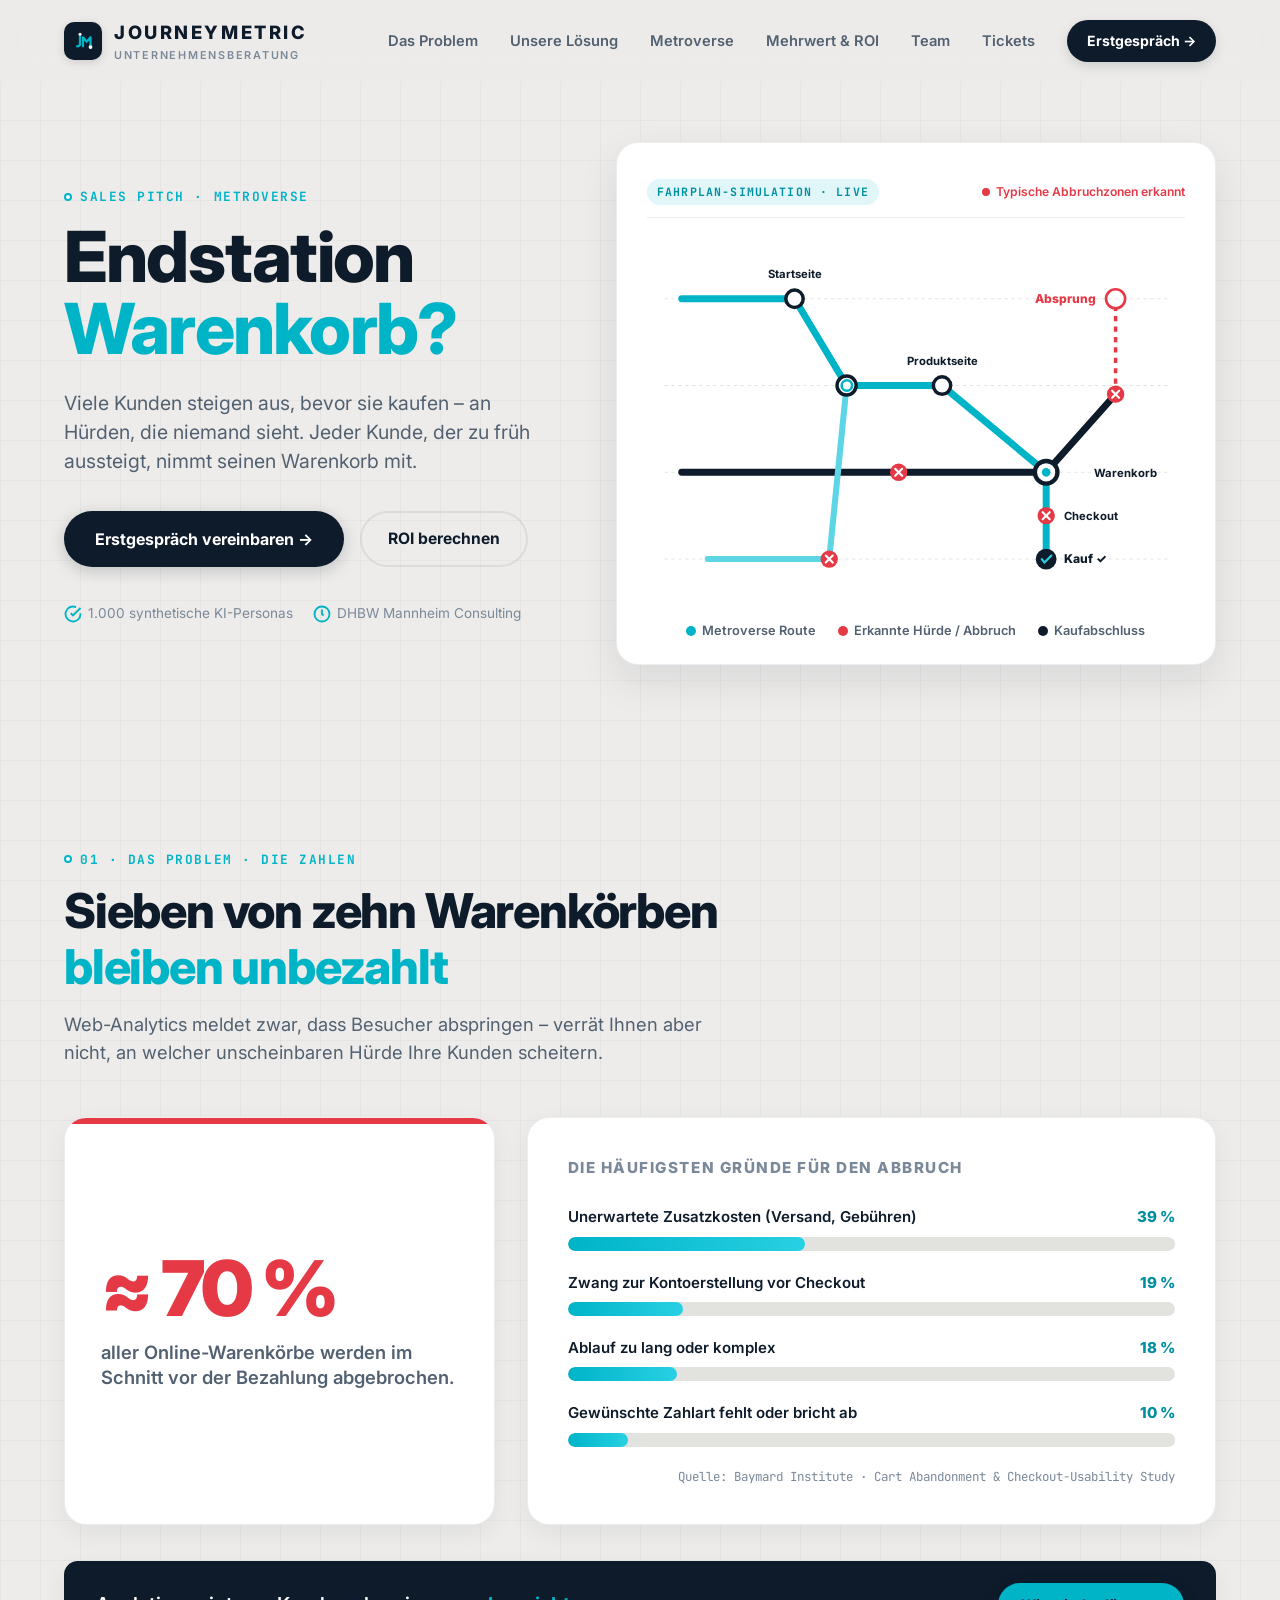
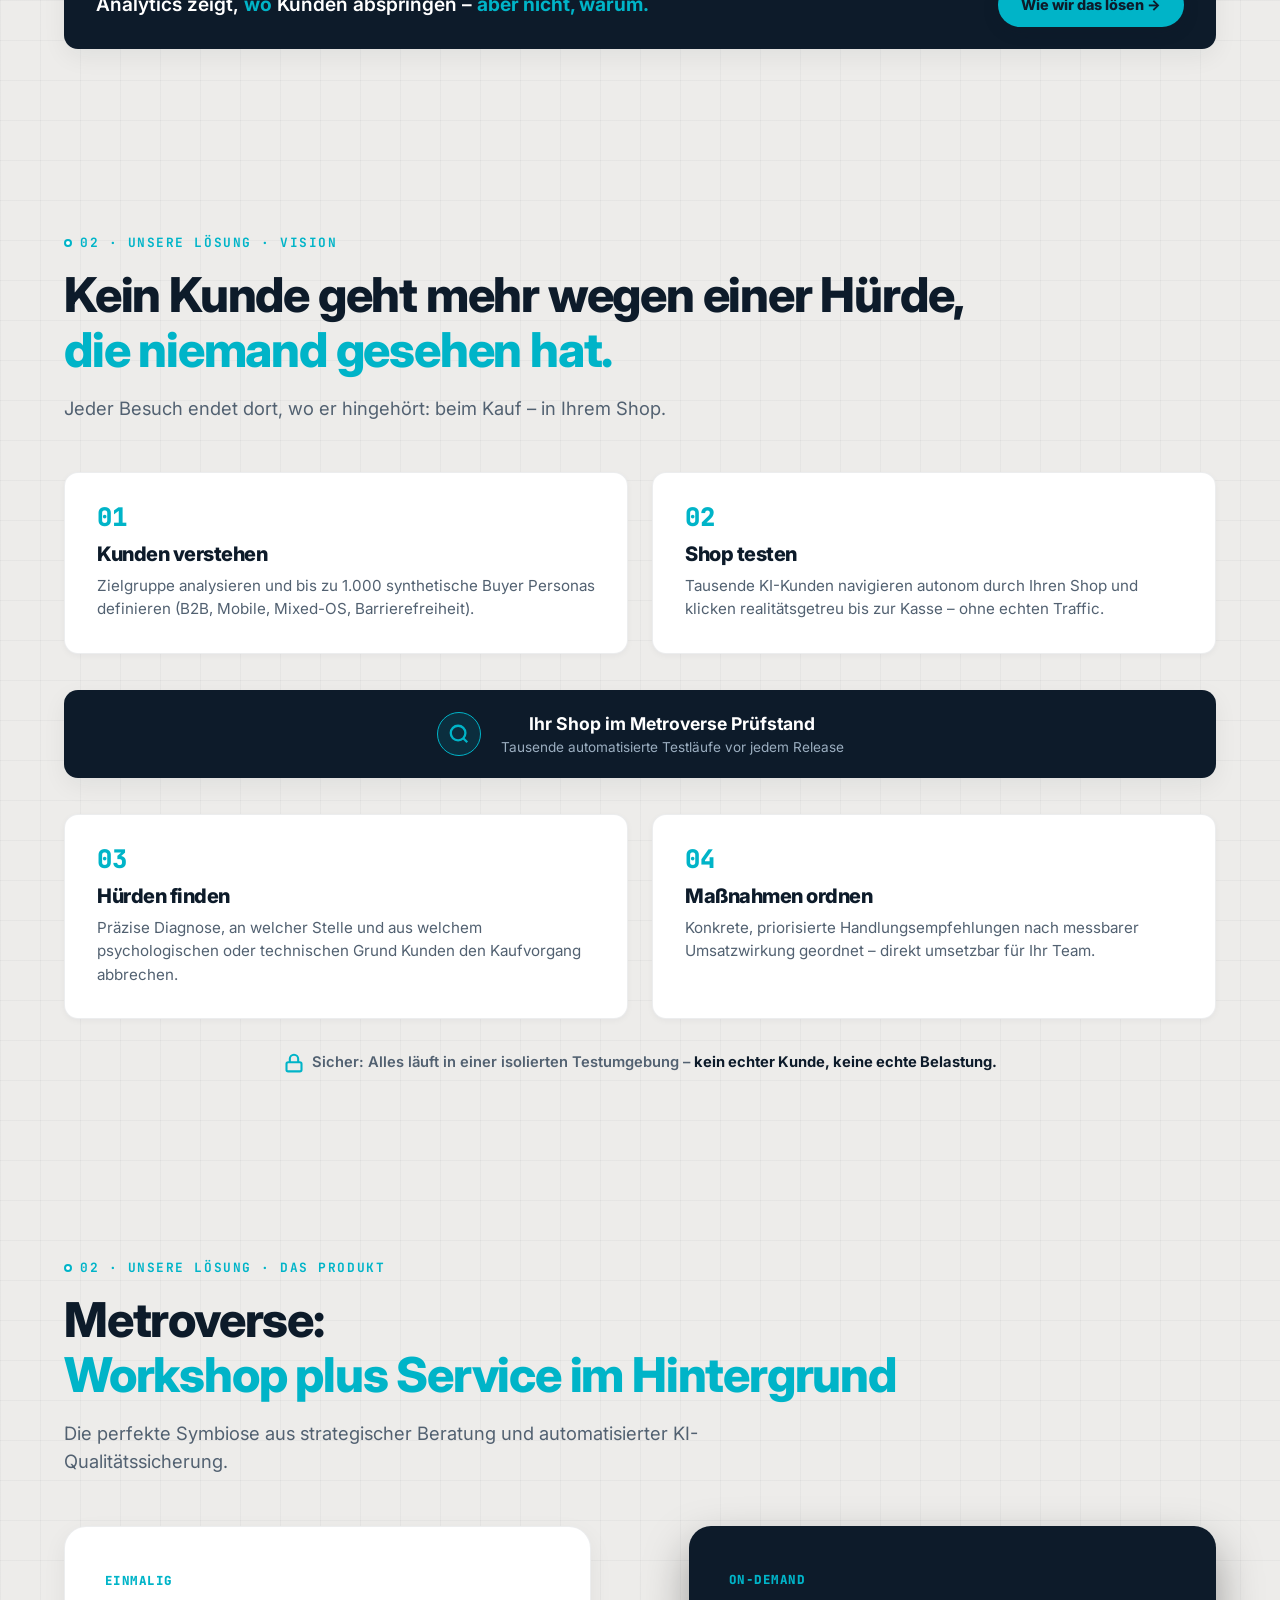
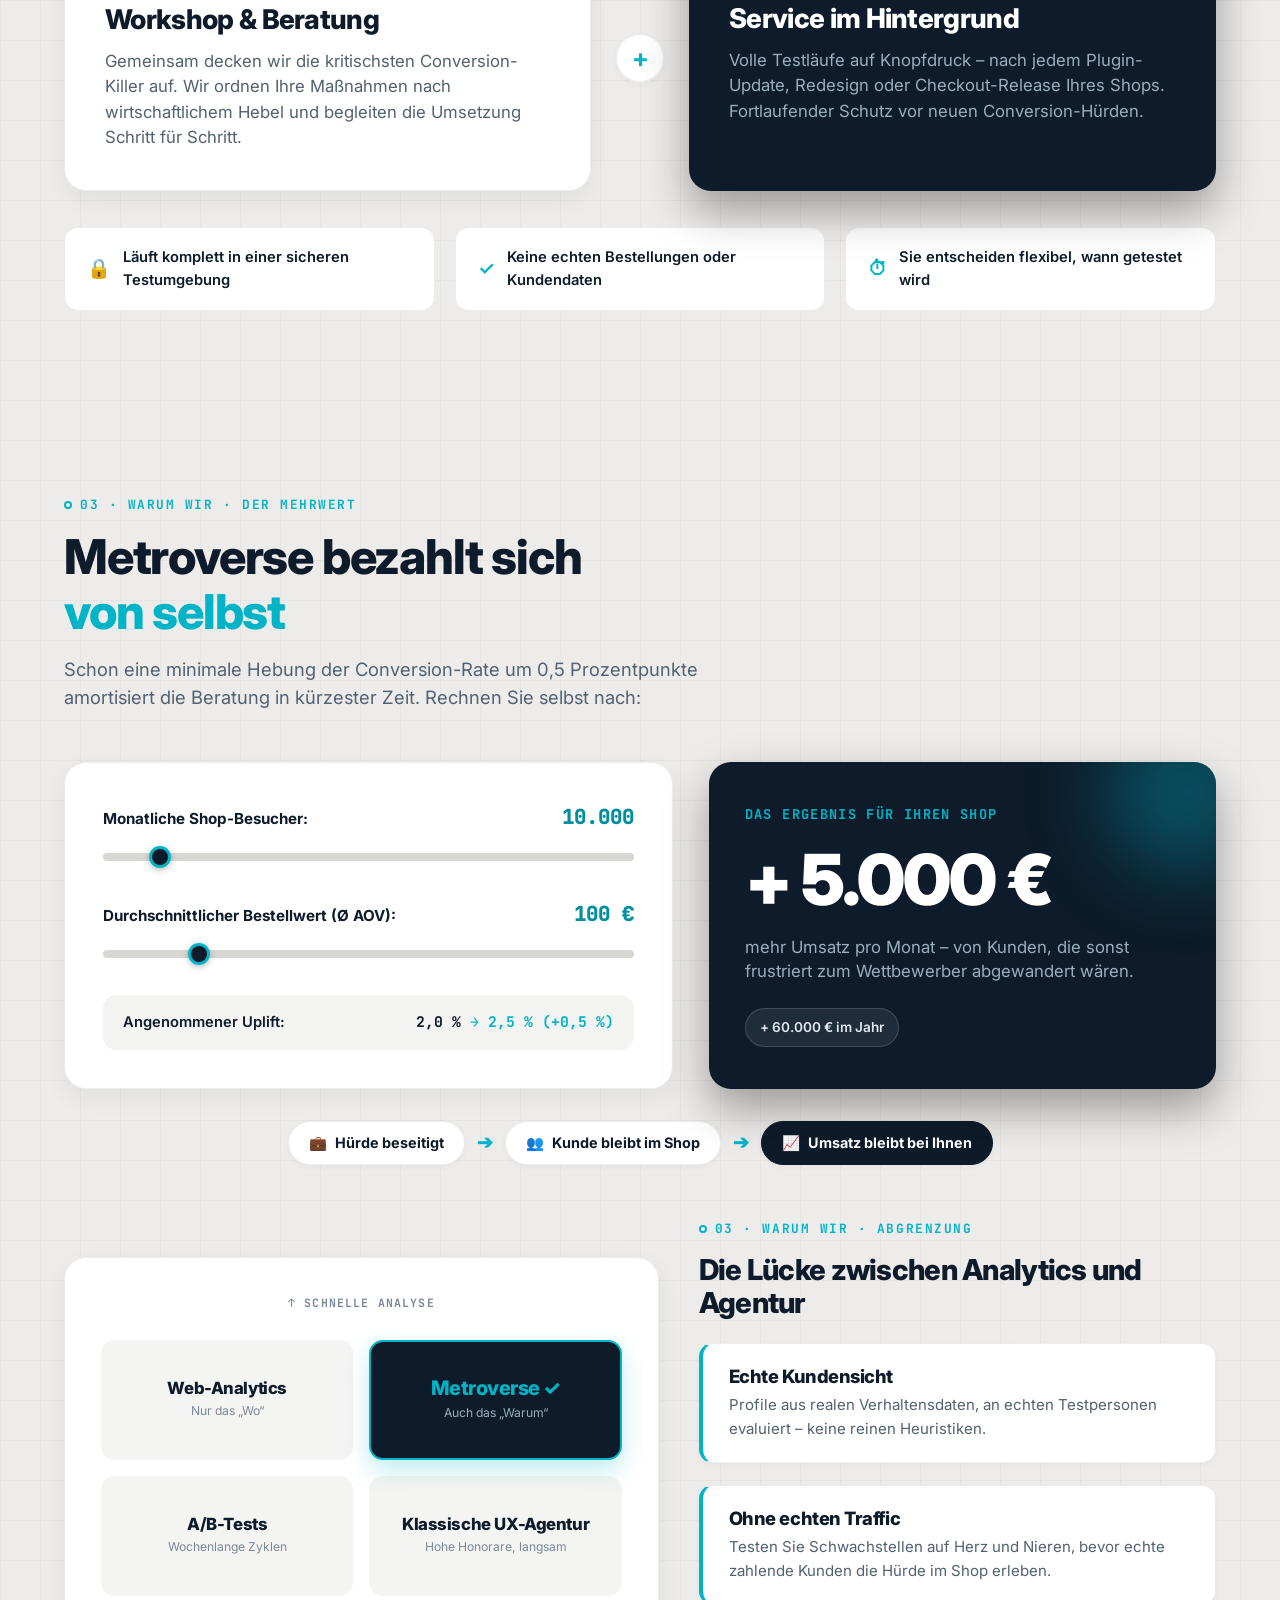
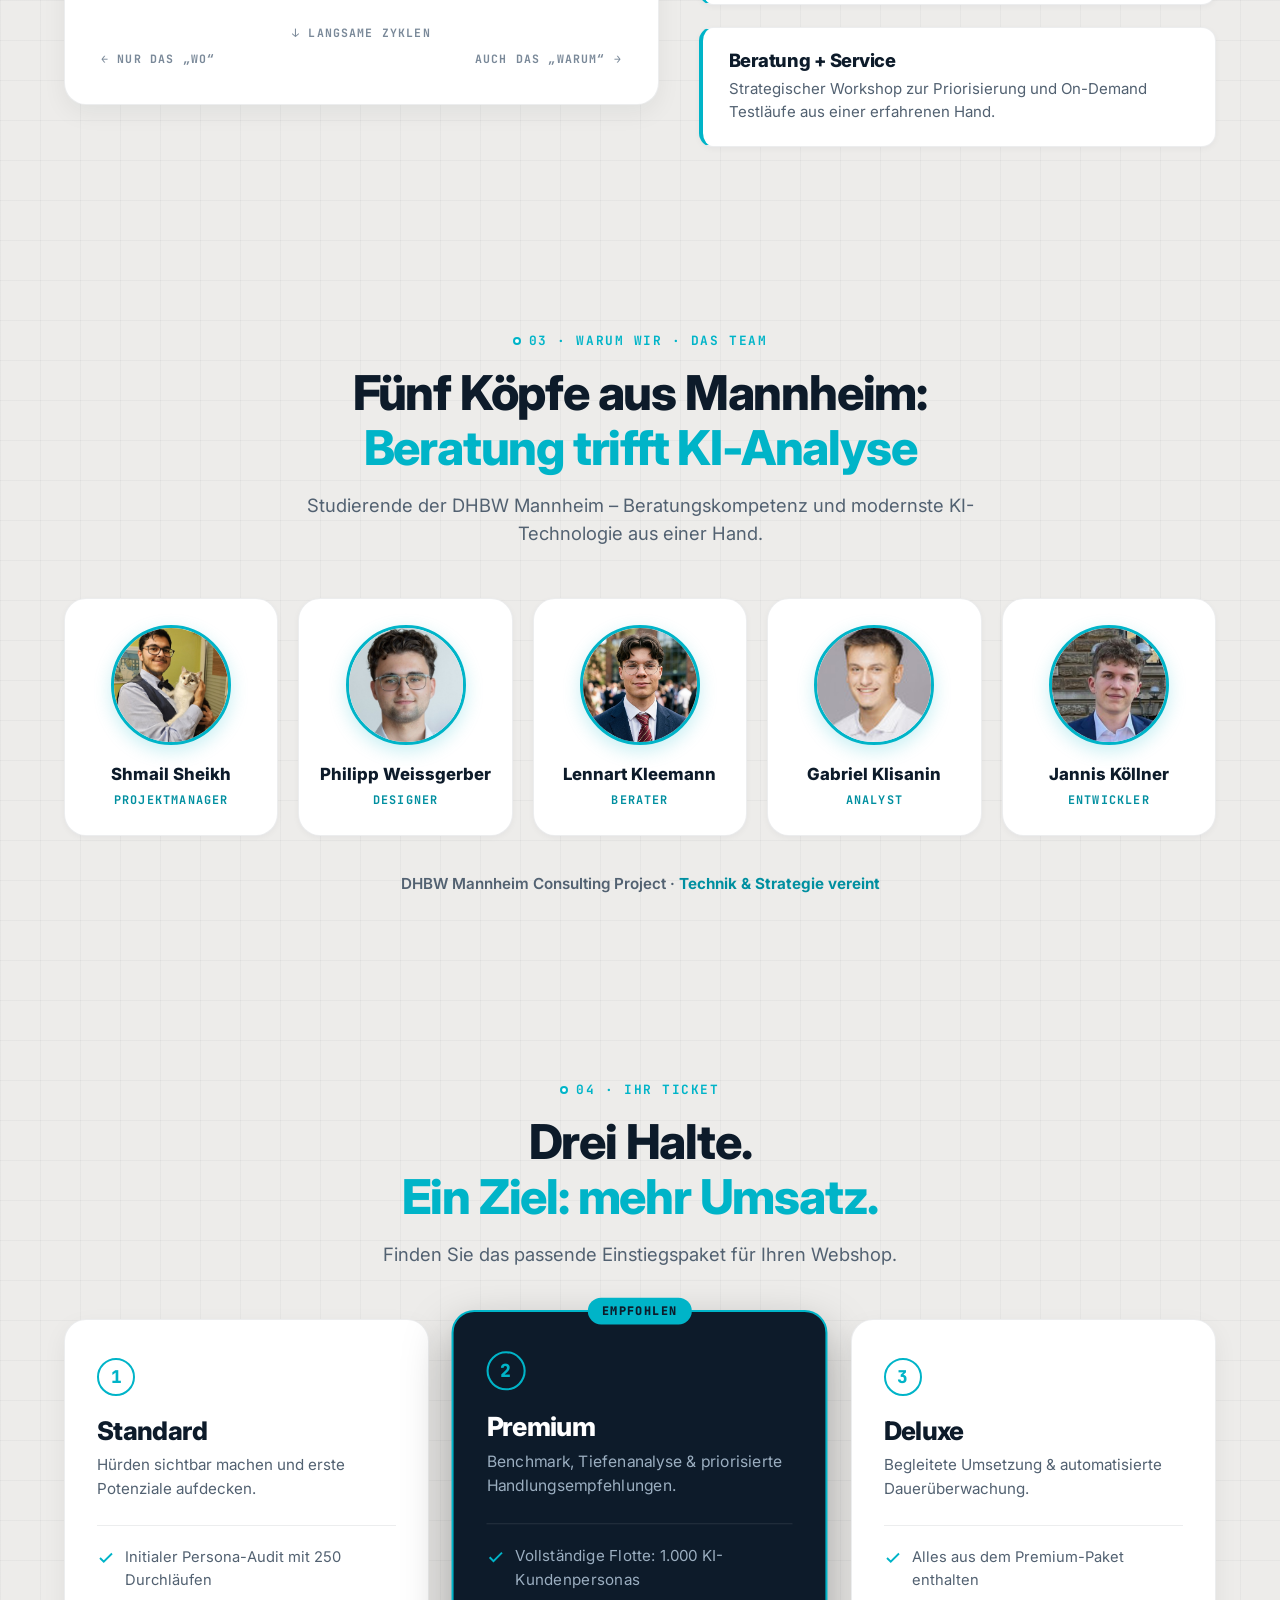
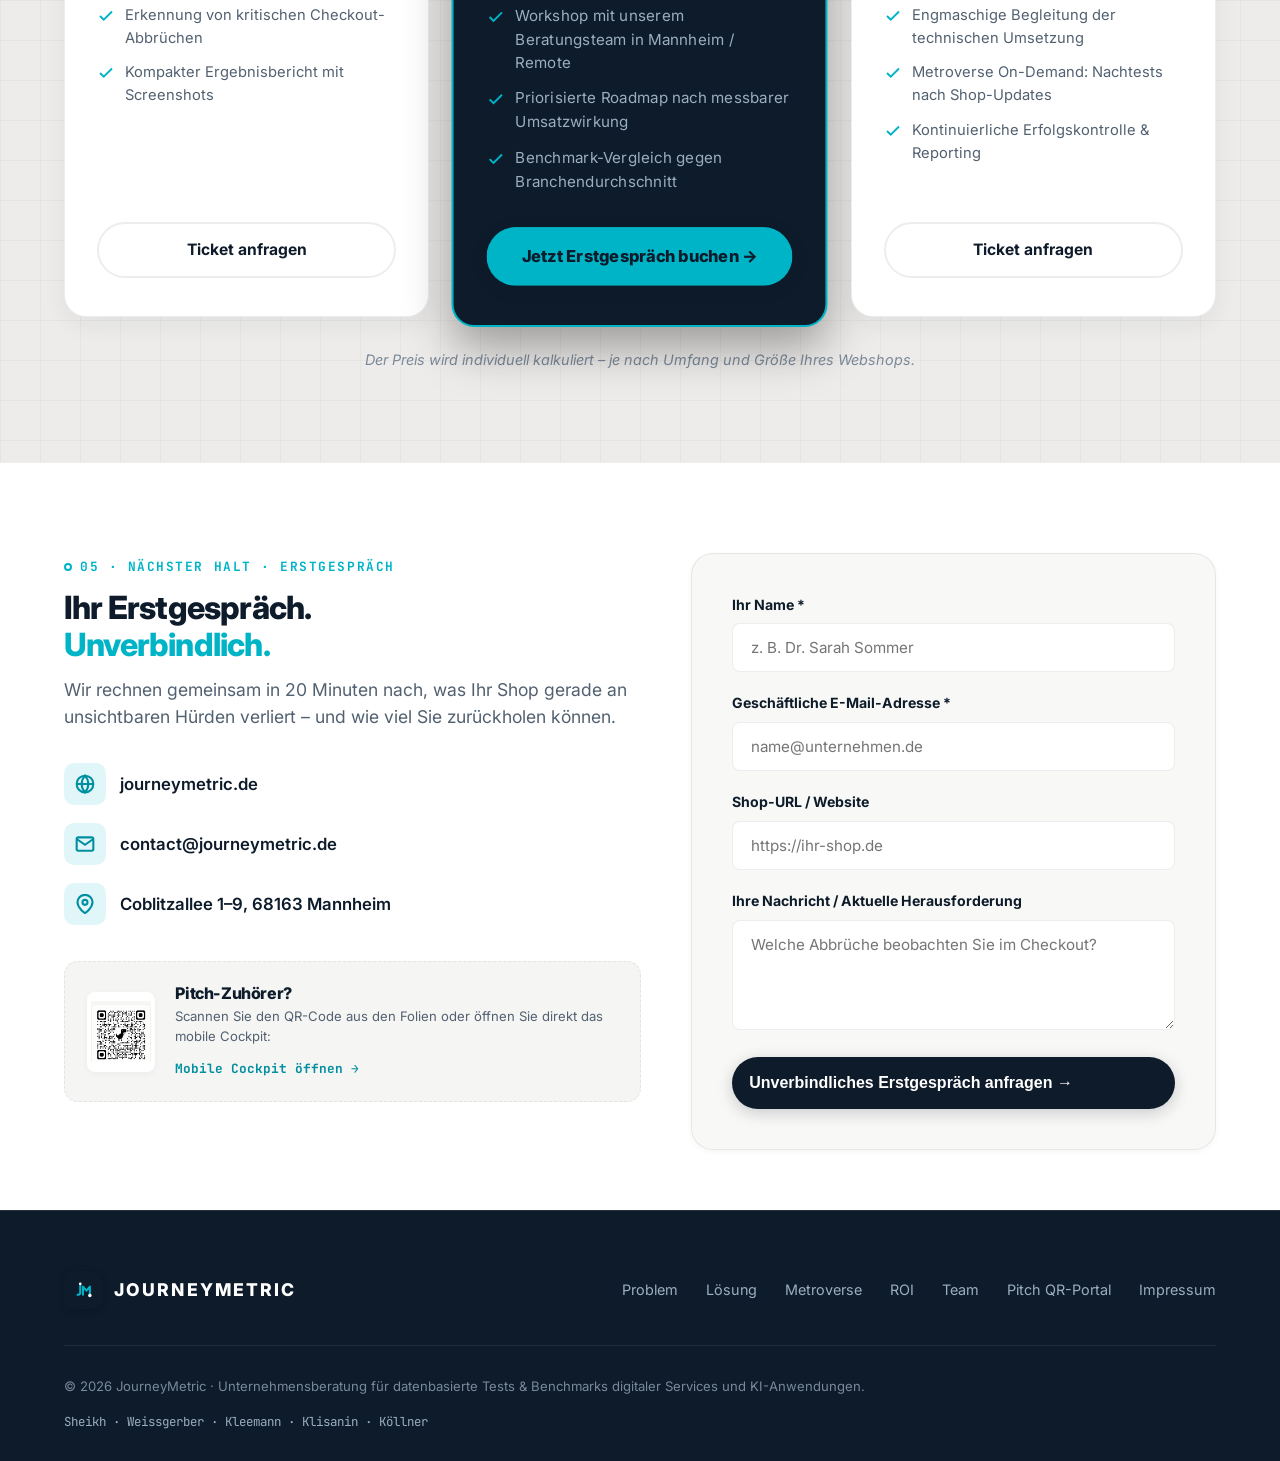
==== commit 2df38550: "Fix hero metro map: align animated transit dot dead-center on tracks, stabilize hover hit-areas to e" ====
--- a/index.html
+++ b/index.html
@@ -132,36 +132,41 @@
           <line x1="540" y1="180" x2="540" y2="80" stroke="#E63946" stroke-width="4" stroke-dasharray="6 6"/>
 
           <!-- Station Labels -->
-          <text x="170" y="48" font-family="'Inter', sans-serif" font-weight="700" font-size="13" fill="#0D1B2A" text-anchor="middle">Startseite</text>
-          <text x="340" y="148" font-family="'Inter', sans-serif" font-weight="700" font-size="13" fill="#0D1B2A" text-anchor="middle">Produktseite</text>
+          <text x="170" y="46" font-family="'Inter', sans-serif" font-weight="700" font-size="13" fill="#0D1B2A" text-anchor="middle">Startseite</text>
+          <text x="340" y="146" font-family="'Inter', sans-serif" font-weight="700" font-size="13" fill="#0D1B2A" text-anchor="middle">Produktseite</text>
           <text x="515" y="275" font-family="'Inter', sans-serif" font-weight="700" font-size="13" fill="#0D1B2A">Warenkorb</text>
           <text x="480" y="325" font-family="'Inter', sans-serif" font-weight="700" font-size="13" fill="#0D1B2A">Checkout</text>
           <text x="480" y="375" font-family="'Inter', sans-serif" font-weight="800" font-size="14" fill="#0D1B2A">Kauf ✓</text>
-          <text x="525" y="65" font-family="'Inter', sans-serif" font-weight="800" font-size="13" fill="#E63946">Absprung</text>
+          <text x="518" y="75" font-family="'Inter', sans-serif" font-weight="800" font-size="14" fill="#E63946" text-anchor="end">Absprung</text>
 
           <!-- Stations: Start Node -->
           <g class="station-node" id="station-start">
+            <circle class="hit-area" cx="170" cy="70" r="26"/>
             <circle cx="170" cy="70" r="10" fill="#FFFFFF" stroke="#0D1B2A" stroke-width="4"/>
           </g>
 
           <!-- Junction Node -->
           <g class="station-node" id="station-junction-1">
+            <circle class="hit-area" cx="230" cy="170" r="26"/>
             <circle cx="230" cy="170" r="11" fill="#FFFFFF" stroke="#0D1B2A" stroke-width="4"/>
           </g>
 
           <!-- Stations: Produktseite -->
           <g class="station-node" id="station-produkt">
+            <circle class="hit-area" cx="340" cy="170" r="26"/>
             <circle cx="340" cy="170" r="10" fill="#FFFFFF" stroke="#0D1B2A" stroke-width="4"/>
           </g>
 
           <!-- Stations: Warenkorb Junction -->
           <g class="station-node" id="station-warenkorb">
+            <circle class="hit-area" cx="460" cy="270" r="28"/>
             <circle cx="460" cy="270" r="13" fill="#FFFFFF" stroke="#0D1B2A" stroke-width="5"/>
             <circle cx="460" cy="270" r="5" fill="#00B4C8"/>
           </g>
 
           <!-- Drop-off Station 1 (Branch bottom) -->
           <g class="station-node" id="station-absprung-1">
+            <circle class="hit-area" cx="210" cy="370" r="26"/>
             <circle cx="210" cy="370" r="10" fill="#E63946"/>
             <line x1="206" y1="366" x2="214" y2="374" stroke="#FFF" stroke-width="2.5" stroke-linecap="round"/>
             <line x1="214" y1="366" x2="206" y2="374" stroke="#FFF" stroke-width="2.5" stroke-linecap="round"/>
@@ -169,6 +174,7 @@
 
           <!-- Drop-off Station 2 (Middle track obstacle) -->
           <g class="station-node" id="station-absprung-2">
+            <circle class="hit-area" cx="290" cy="270" r="26"/>
             <circle cx="290" cy="270" r="10" fill="#E63946"/>
             <line x1="286" y1="266" x2="294" y2="274" stroke="#FFF" stroke-width="2.5" stroke-linecap="round"/>
             <line x1="294" y1="266" x2="286" y2="274" stroke="#FFF" stroke-width="2.5" stroke-linecap="round"/>
@@ -176,6 +182,7 @@
 
           <!-- Drop-off Station 3 (Checkout obstacle) -->
           <g class="station-node" id="station-checkout">
+            <circle class="hit-area" cx="460" cy="320" r="26"/>
             <circle cx="460" cy="320" r="10" fill="#E63946"/>
             <line x1="456" y1="316" x2="464" y2="324" stroke="#FFF" stroke-width="2.5" stroke-linecap="round"/>
             <line x1="464" y1="316" x2="456" y2="324" stroke="#FFF" stroke-width="2.5" stroke-linecap="round"/>
@@ -185,20 +192,24 @@
           <circle cx="540" cy="70" r="11" fill="none" stroke="#E63946" stroke-width="3"/>
 
           <!-- Drop-off Node on track before Absprung -->
-          <circle cx="540" cy="180" r="9" fill="#E63946"/>
-          <line x1="537" y1="177" x2="543" y2="183" stroke="#FFF" stroke-width="2" stroke-linecap="round"/>
-          <line x1="543" y1="177" x2="537" y2="183" stroke="#FFF" stroke-width="2" stroke-linecap="round"/>
+          <g class="station-node" id="station-absprung-top">
+            <circle class="hit-area" cx="540" cy="180" r="26"/>
+            <circle cx="540" cy="180" r="10" fill="#E63946"/>
+            <line x1="536" y1="176" x2="544" y2="184" stroke="#FFF" stroke-width="2.5" stroke-linecap="round"/>
+            <line x1="544" y1="176" x2="536" y2="184" stroke="#FFF" stroke-width="2.5" stroke-linecap="round"/>
+          </g>
 
           <!-- Success Terminus: Kauf -->
           <g class="station-node" id="station-kauf">
+            <circle class="hit-area" cx="460" cy="370" r="26"/>
             <circle cx="460" cy="370" r="12" fill="#0D1B2A"/>
             <polyline points="455 370 458 374 466 366" stroke="#28D0E3" stroke-width="2.5" stroke-linecap="round" stroke-linejoin="round"/>
           </g>
 
-          <!-- Animated moving customer indicator -->
-          <circle cx="40" cy="70" r="6" fill="#00B4C8">
+          <!-- Animated moving customer indicator (cx=0, cy=0 ensures it rides dead-center on the path) -->
+          <circle cx="0" cy="0" r="6" fill="#FFFFFF" stroke="#00B4C8" stroke-width="3">
             <animateMotion path="M 40 70 L 170 70 L 230 170 L 340 170 L 460 270 L 460 370" 
-                           dur="5s" repeatCount="indefinite"/>
+                           dur="5.5s" repeatCount="indefinite"/>
           </circle>
         </svg>
 
--- a/css/style.css
+++ b/css/style.css
@@ -456,15 +456,26 @@
   display: block;
 }
 
-/* Metro Map Node Tooltip */
+/* Metro Map Node Hover & Hit Areas */
 .station-node {
   cursor: pointer;
-  transition: transform 0.2s ease;
-}
-
-.station-node:hover {
-  transform: scale(1.12);
-  transform-origin: center;
+}
+
+.station-node .hit-area {
+  fill: transparent;
+  pointer-events: all;
+}
+
+.station-node circle:not(.hit-area) {
+  transition: filter 0.2s ease, stroke-width 0.2s ease;
+}
+
+.station-node:hover circle:not(.hit-area) {
+  filter: drop-shadow(0 0 8px rgba(0, 180, 200, 0.85));
+}
+
+.station-node:hover circle[fill="#E63946"] {
+  filter: drop-shadow(0 0 8px rgba(230, 57, 70, 0.85));
 }
 
 .map-legend {
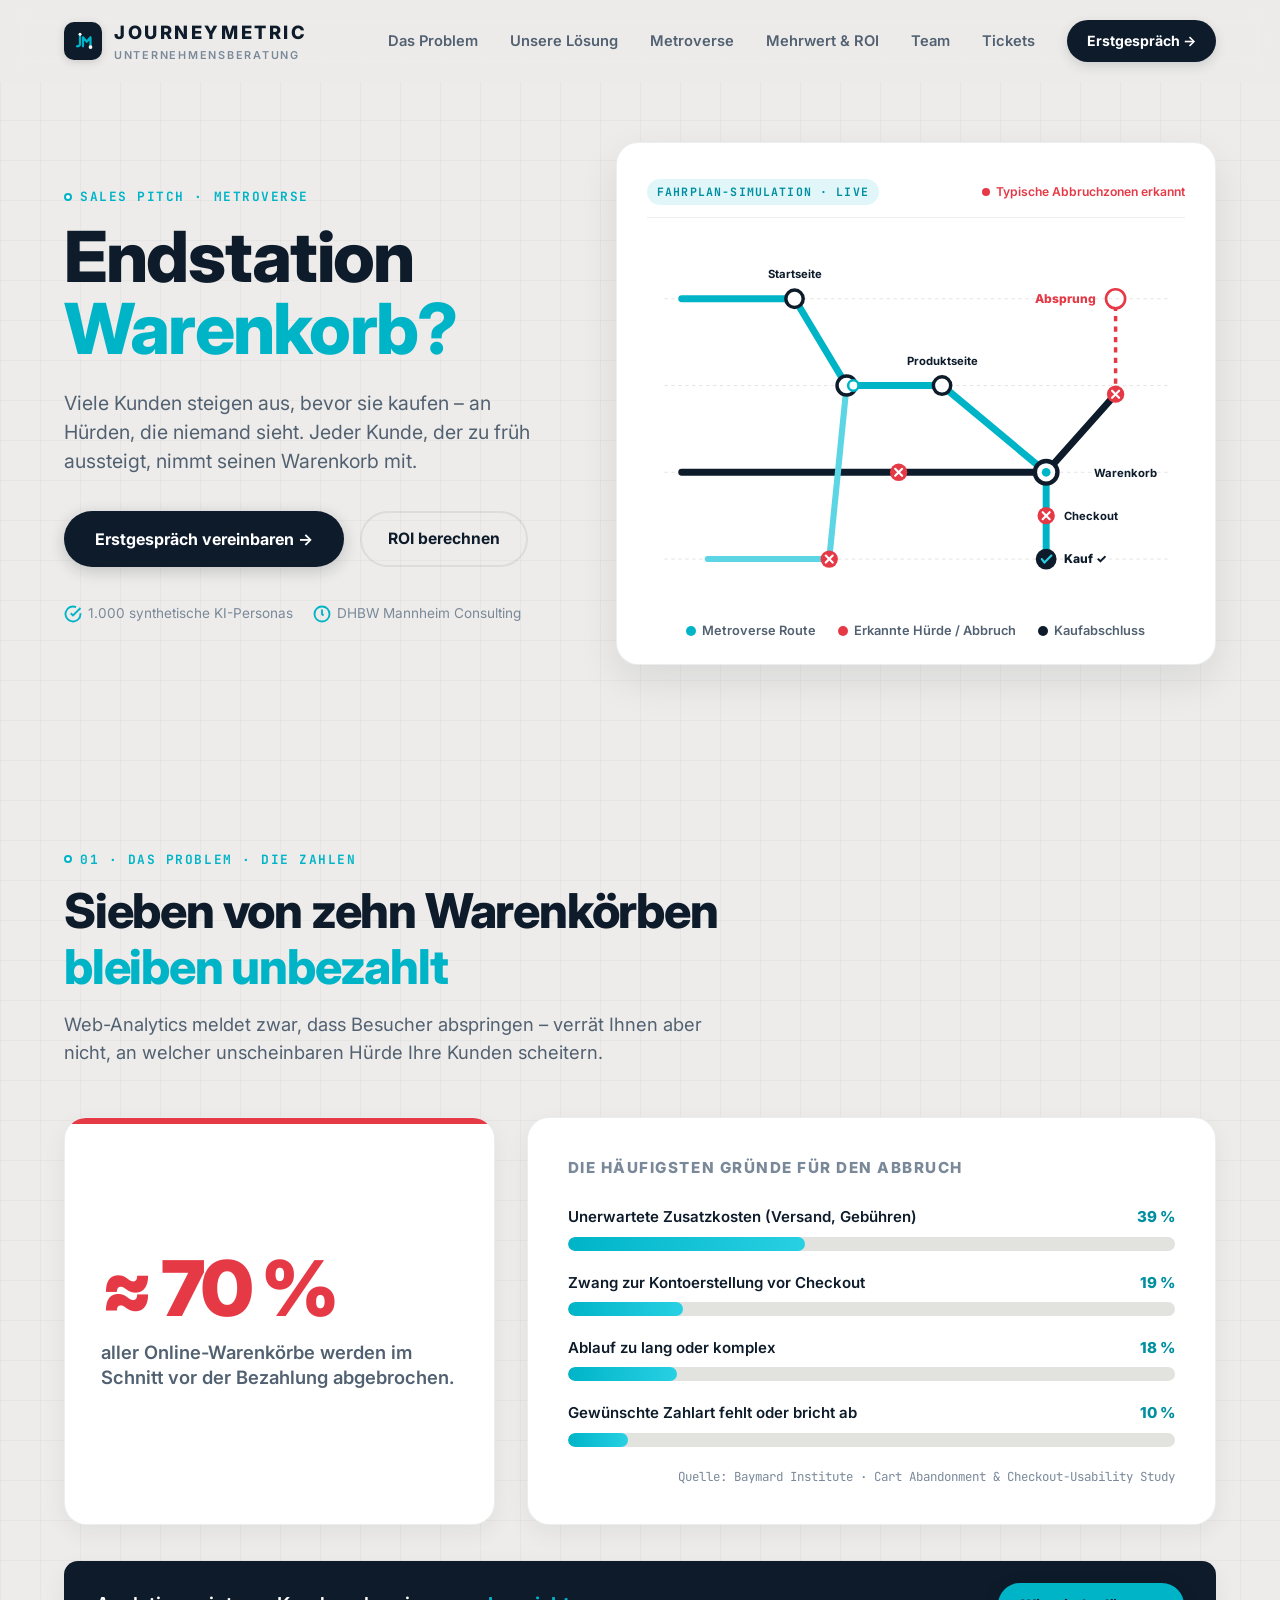
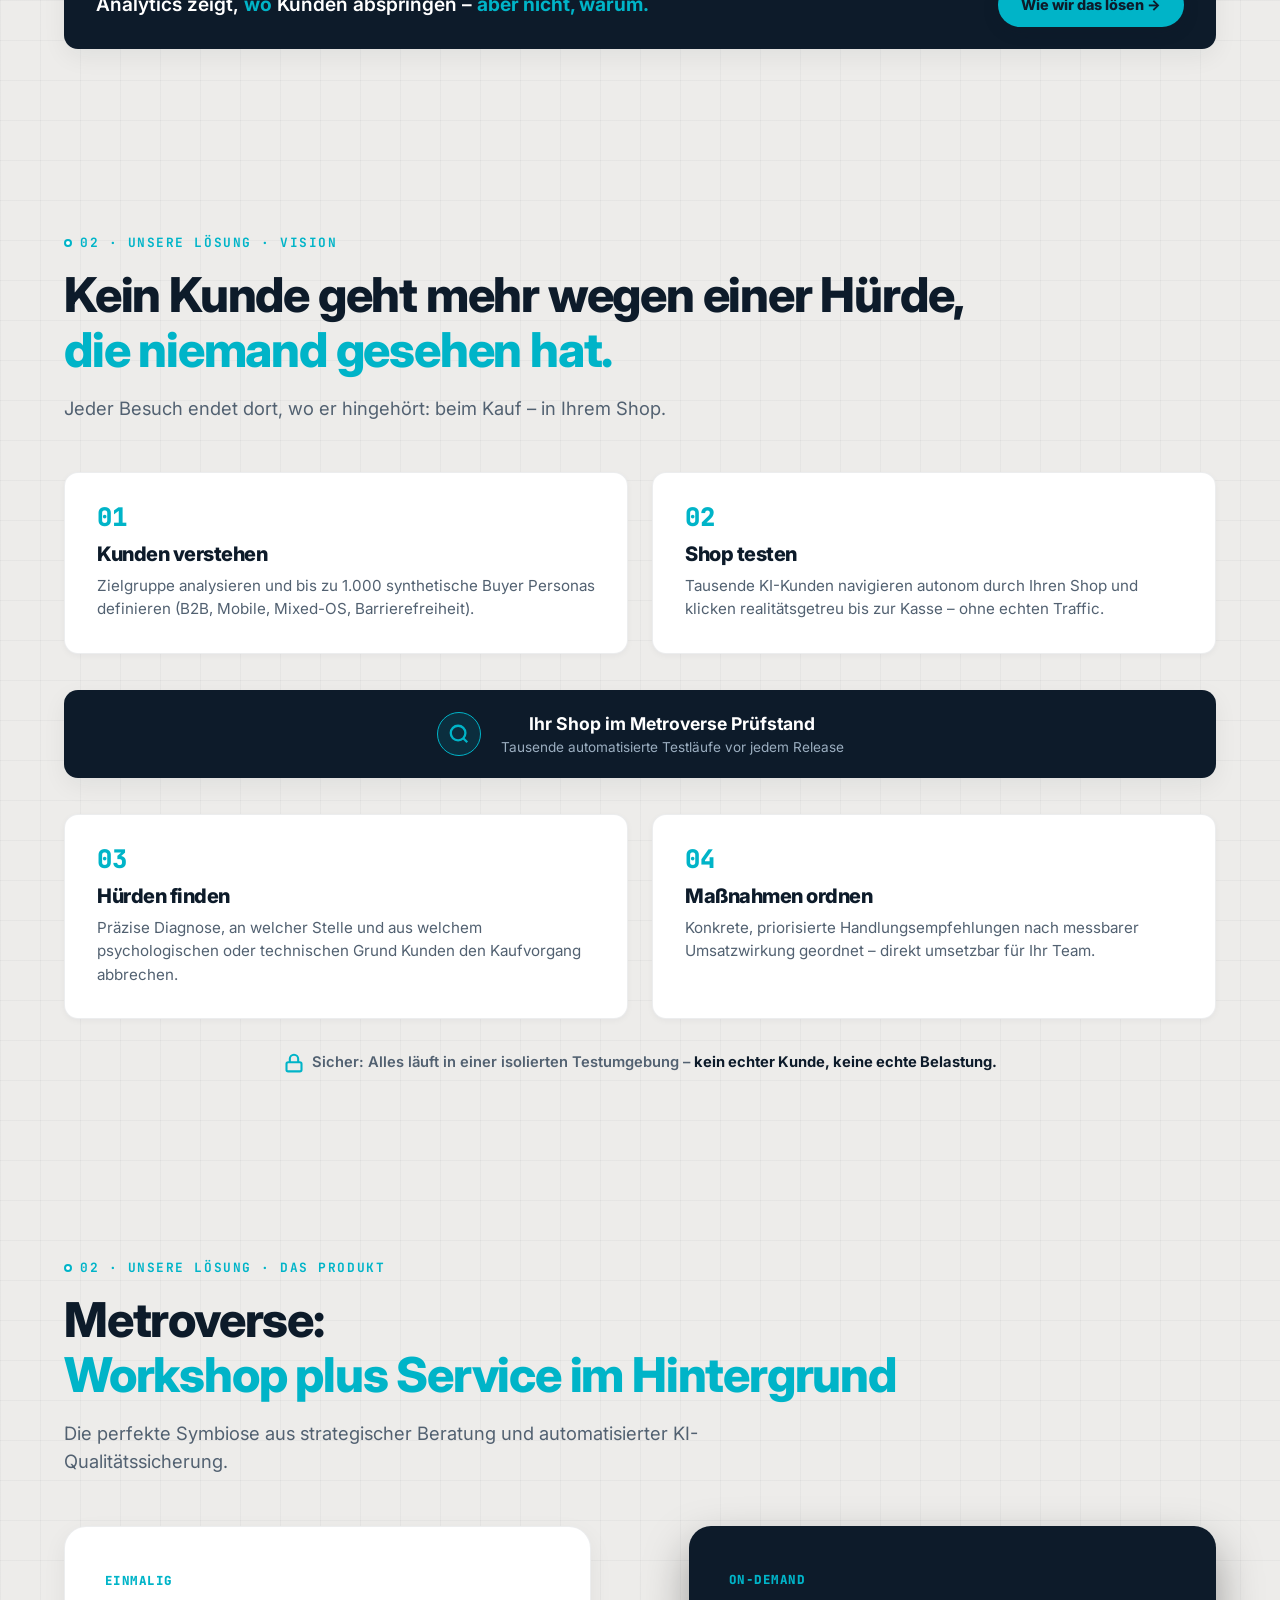
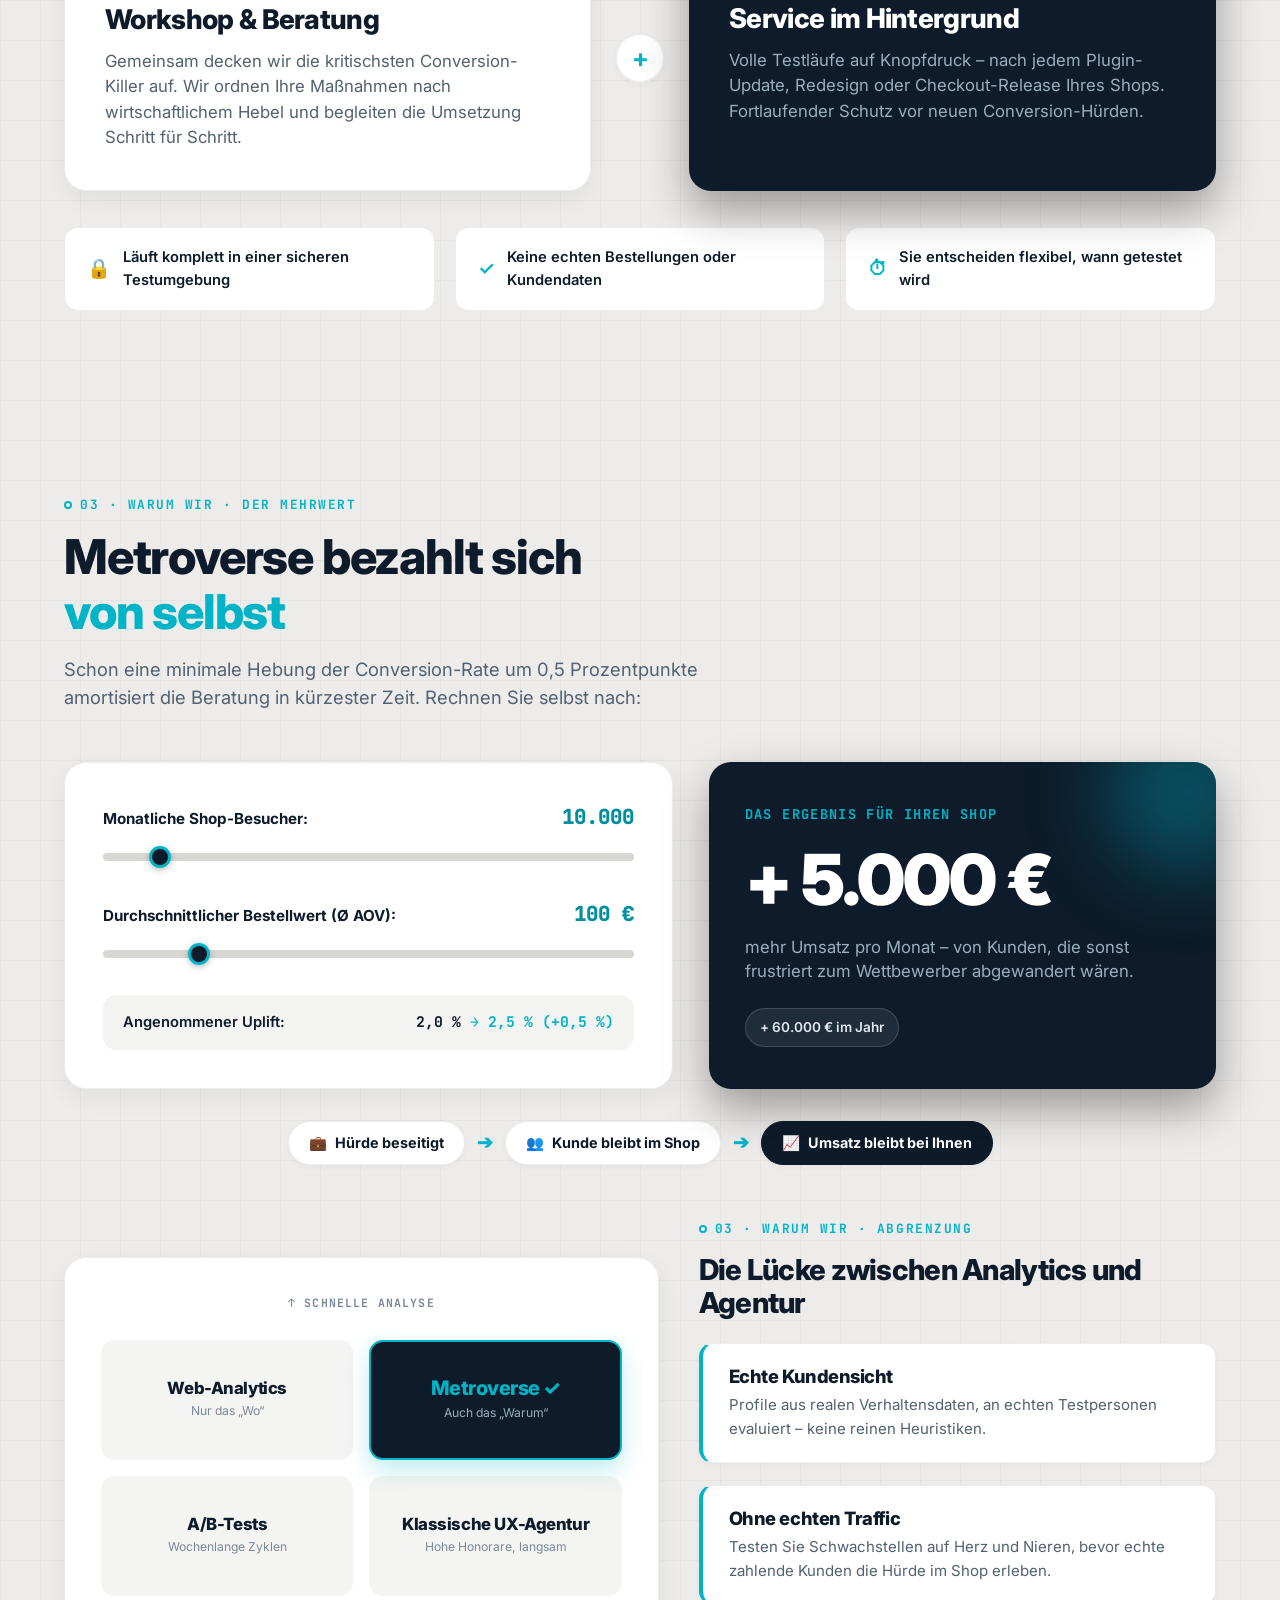
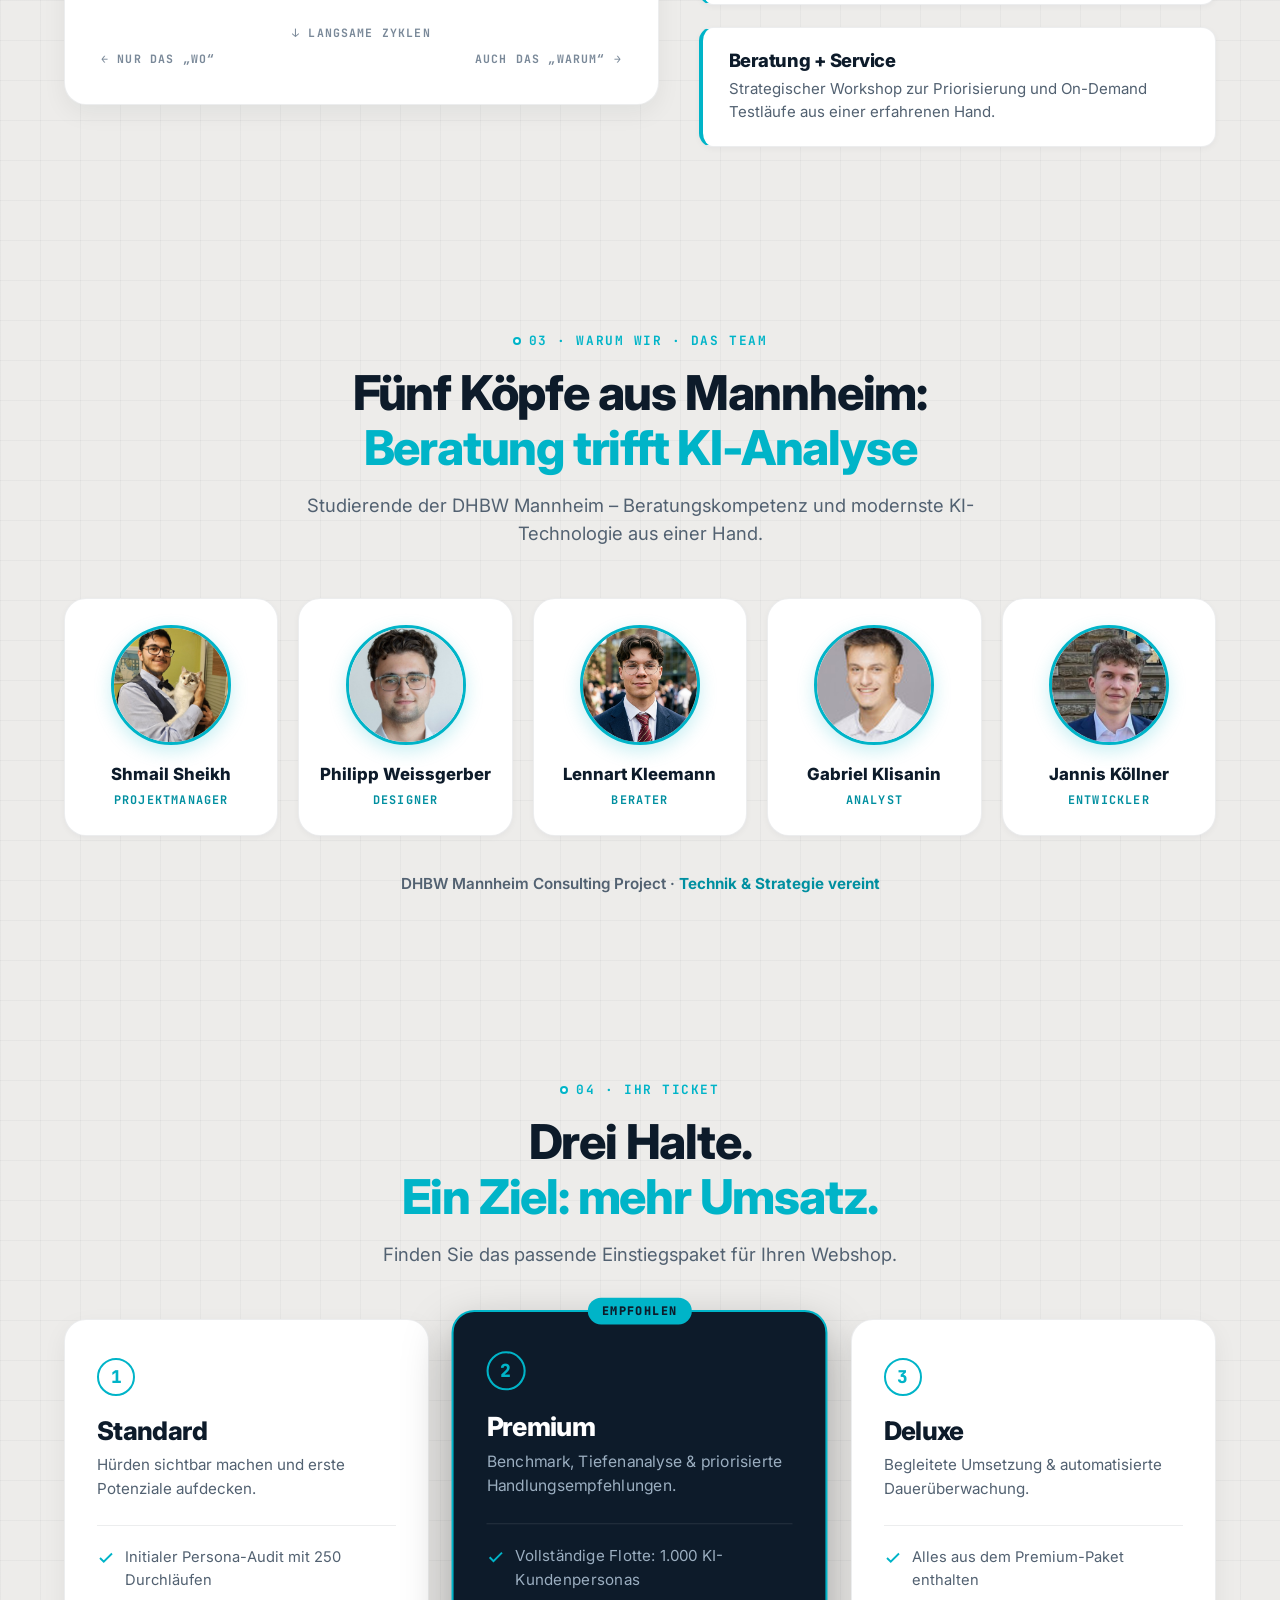
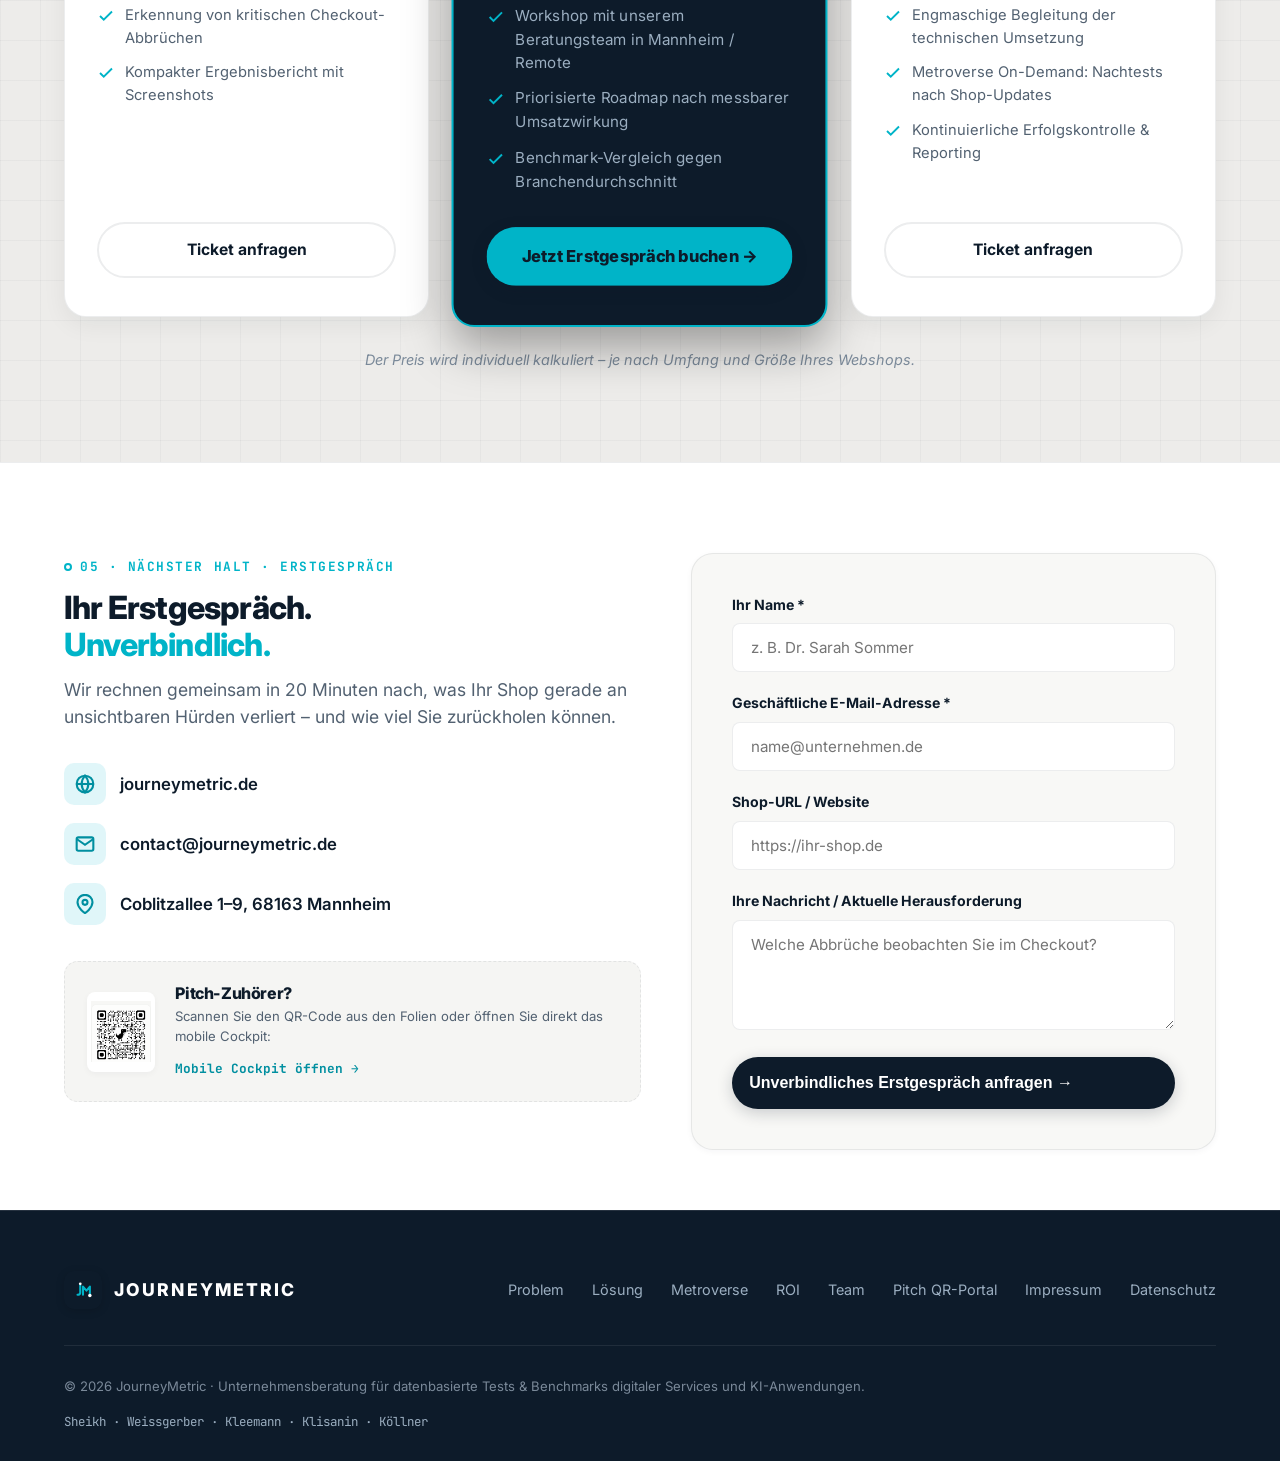
==== commit fed25c71: "Add DSGVO compliant Datenschutzerklärung and link across all footers" ====
--- a/index.html
+++ b/index.html
@@ -831,6 +831,7 @@
           <li><a href="#team">Team</a></li>
           <li><a href="qr/">Pitch QR-Portal</a></li>
           <li><a href="impressum/">Impressum</a></li>
+          <li><a href="datenschutz/">Datenschutz</a></li>
         </ul>
       </div>
 
